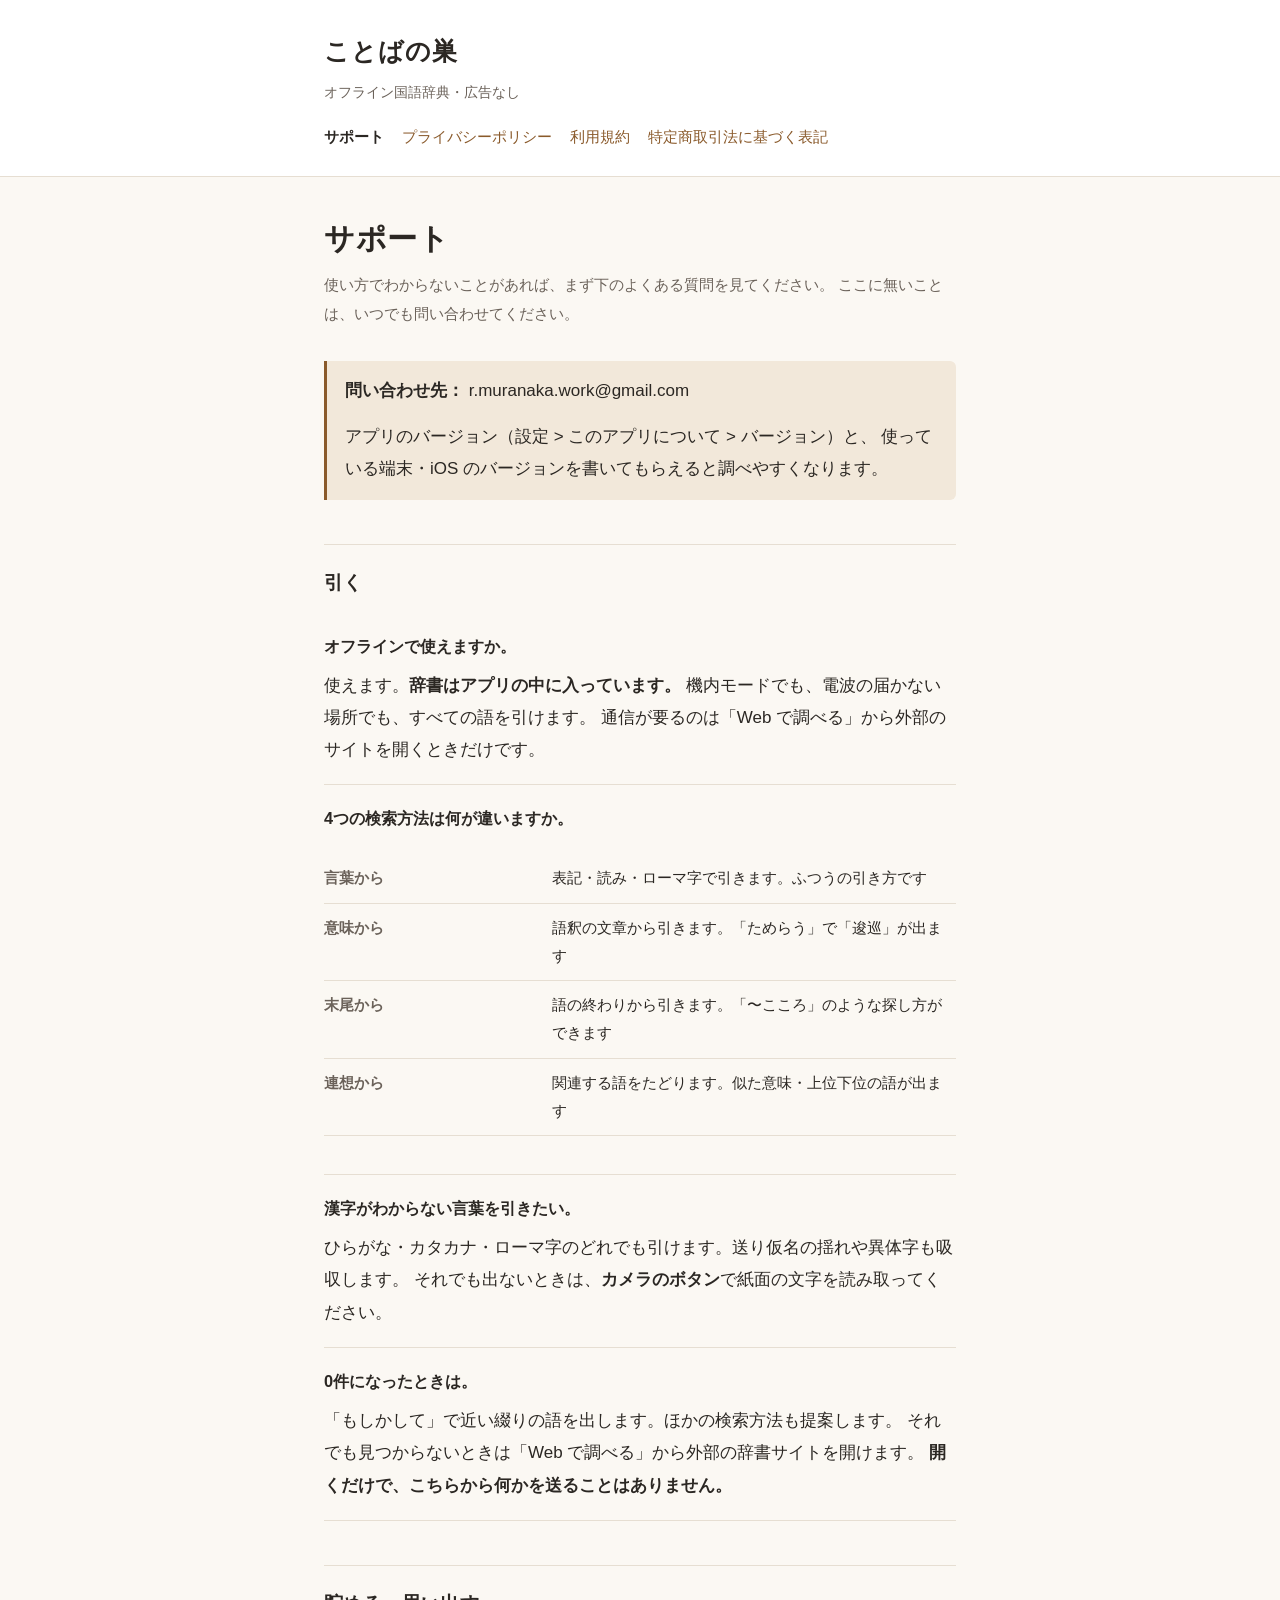
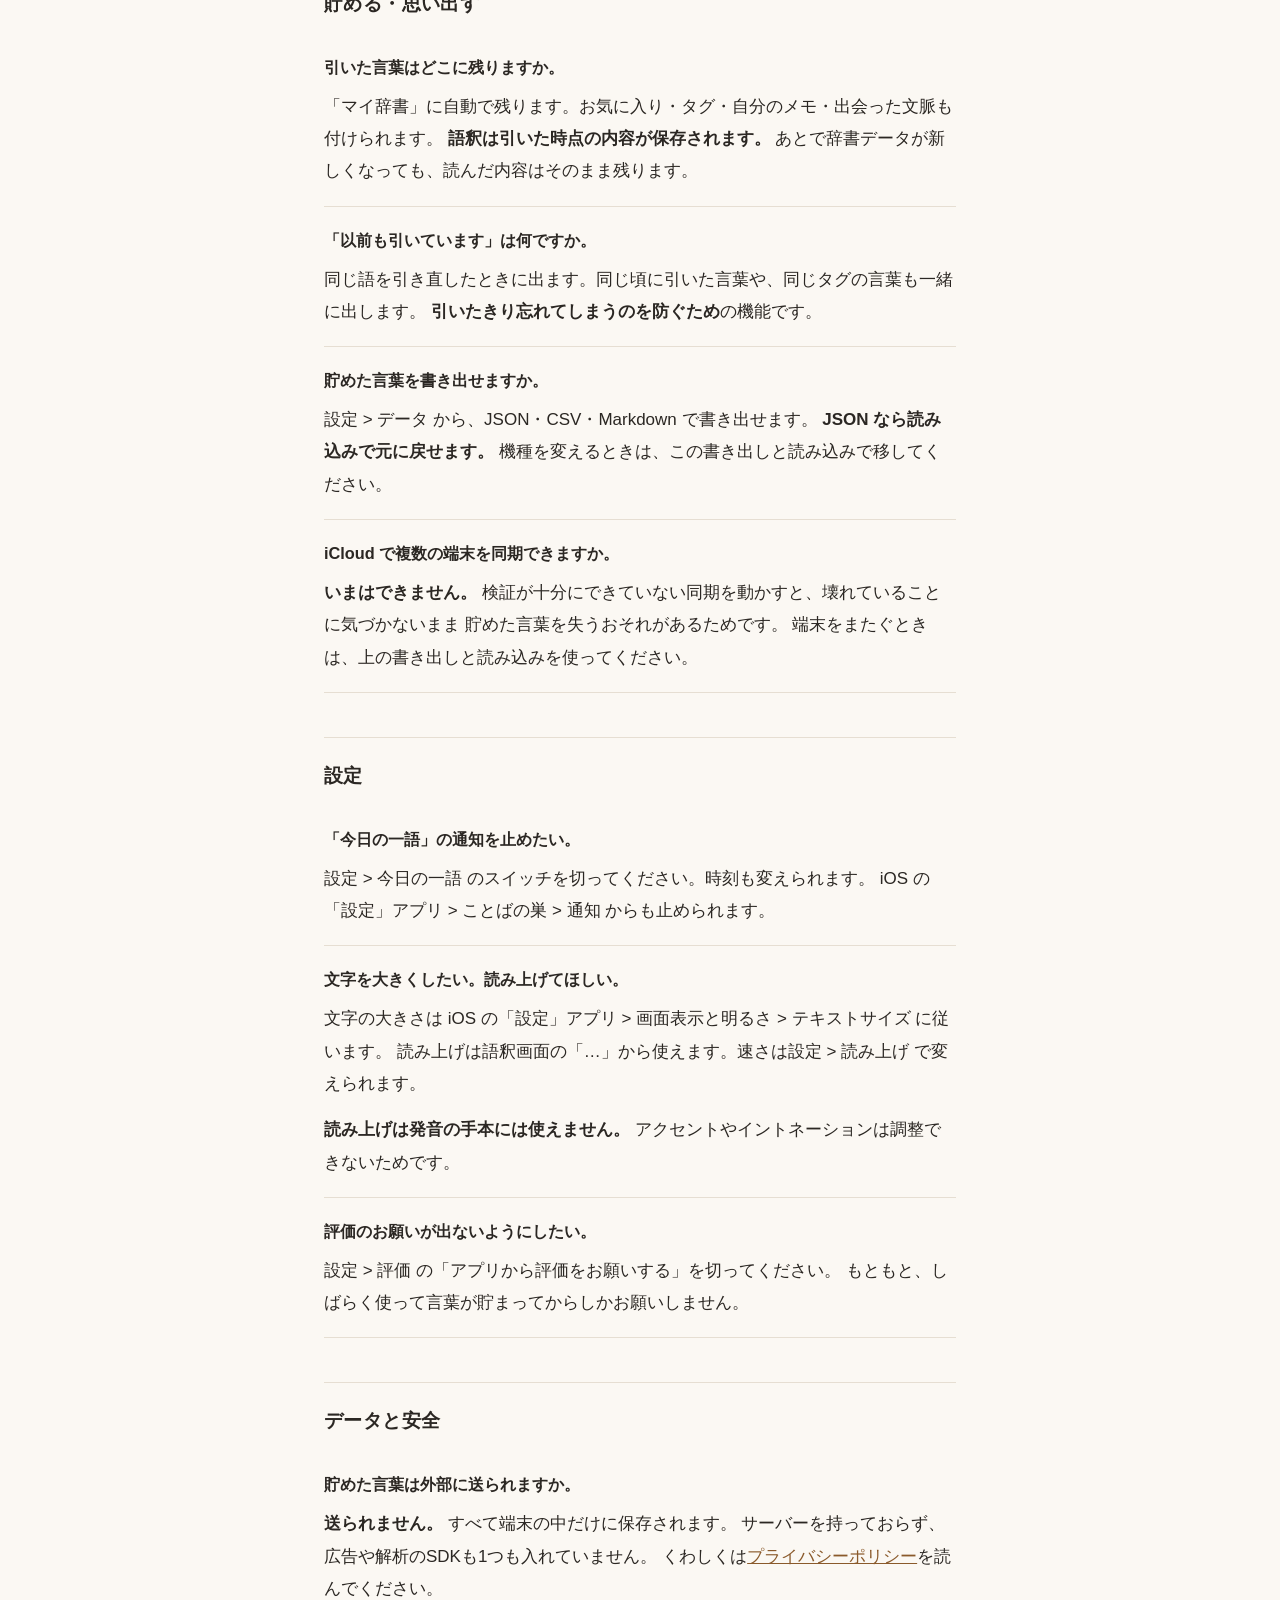
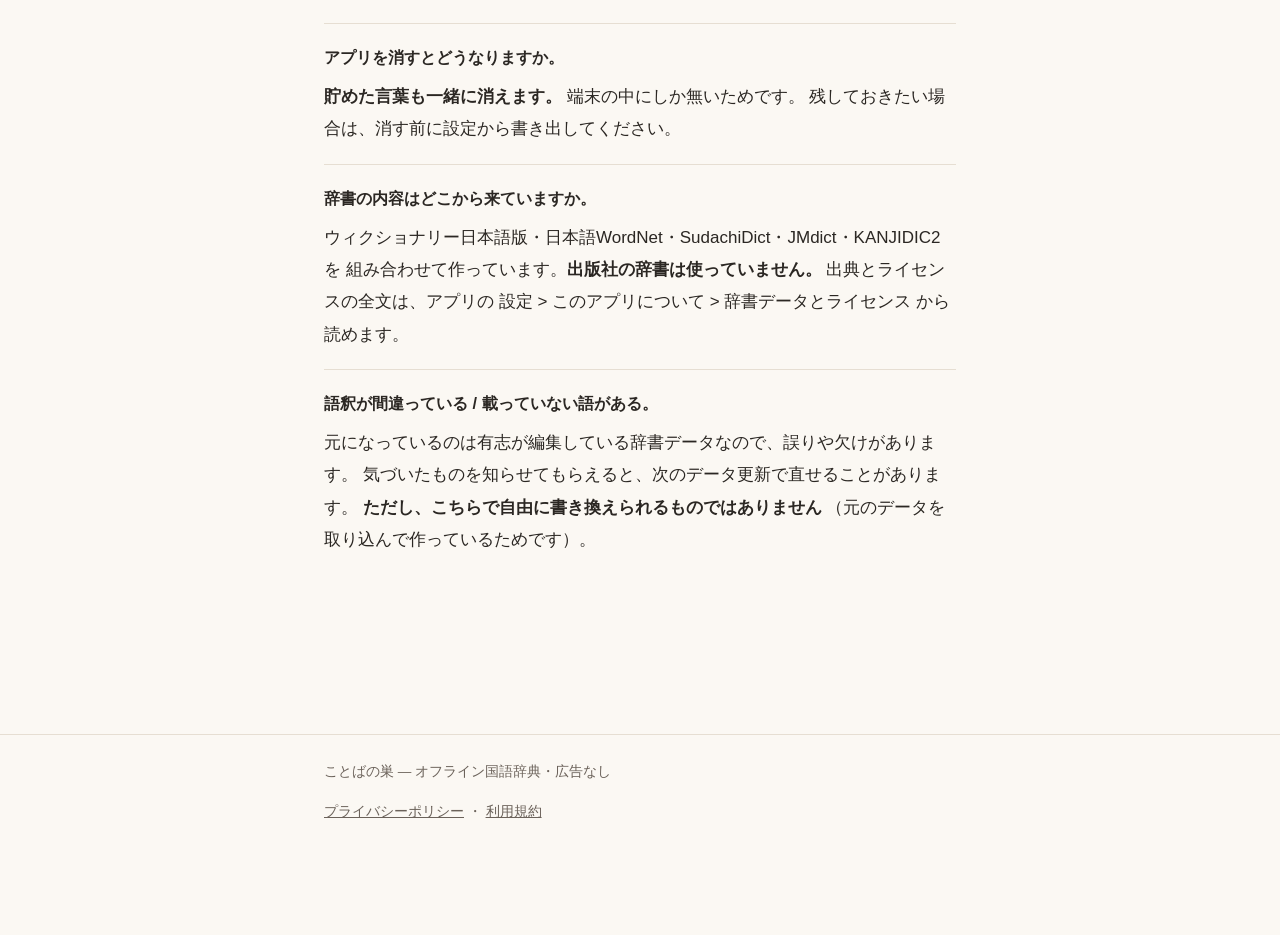
==== index.html @ ba01283c "ことばの巣のサポートサイト（プライバシーポリシー・利用規約・特定商取引法に基づく表記）" ====
<!DOCTYPE html>
<html lang="ja">
<head>
<meta charset="utf-8">
<meta name="viewport" content="width=device-width, initial-scale=1">
<title>サポート — ことばの巣</title>
<meta name="description" content="オフラインで引ける国語辞典アプリ「ことばの巣」のサポートとよくある質問。">
<link rel="stylesheet" href="style.css">
</head>
<body>
<header class="site">
  <div class="wrap">
    <p class="brand"><a href="index.html">ことばの巣</a></p>
    <p class="tagline">オフライン国語辞典・広告なし</p>
    <nav class="site">
      <a href="index.html" aria-current="page">サポート</a>
      <a href="privacy.html">プライバシーポリシー</a>
      <a href="terms.html">利用規約</a>
      <a href="tokushoho.html">特定商取引法に基づく表記</a>
    </nav>
  </div>
</header>

<main class="wrap">
  <h1>サポート</h1>
  <p class="lead">
    使い方でわからないことがあれば、まず下のよくある質問を見てください。
    ここに無いことは、いつでも問い合わせてください。
  </p>

  <div class="note">
    <p>
      <strong>問い合わせ先：</strong>
      r.muranaka.work@gmail.com
    </p>
    <p>
      アプリのバージョン（設定 &gt; このアプリについて &gt; バージョン）と、
      使っている端末・iOS のバージョンを書いてもらえると調べやすくなります。
    </p>
  </div>

  <h2>引く</h2>

  <div class="faq">
    <h3>オフラインで使えますか。</h3>
    <p>
      使えます。<strong>辞書はアプリの中に入っています。</strong>
      機内モードでも、電波の届かない場所でも、すべての語を引けます。
      通信が要るのは「Web で調べる」から外部のサイトを開くときだけです。
    </p>
  </div>

  <div class="faq">
    <h3>4つの検索方法は何が違いますか。</h3>
    <table>
      <tr><th>言葉から</th><td>表記・読み・ローマ字で引きます。ふつうの引き方です</td></tr>
      <tr><th>意味から</th><td>語釈の文章から引きます。「ためらう」で「逡巡」が出ます</td></tr>
      <tr><th>末尾から</th><td>語の終わりから引きます。「〜こころ」のような探し方ができます</td></tr>
      <tr><th>連想から</th><td>関連する語をたどります。似た意味・上位下位の語が出ます</td></tr>
    </table>
  </div>

  <div class="faq">
    <h3>漢字がわからない言葉を引きたい。</h3>
    <p>
      ひらがな・カタカナ・ローマ字のどれでも引けます。送り仮名の揺れや異体字も吸収します。
      それでも出ないときは、<strong>カメラのボタン</strong>で紙面の文字を読み取ってください。
    </p>
  </div>

  <div class="faq">
    <h3>0件になったときは。</h3>
    <p>
      「もしかして」で近い綴りの語を出します。ほかの検索方法も提案します。
      それでも見つからないときは「Web で調べる」から外部の辞書サイトを開けます。
      <strong>開くだけで、こちらから何かを送ることはありません。</strong>
    </p>
  </div>

  <h2>貯める・思い出す</h2>

  <div class="faq">
    <h3>引いた言葉はどこに残りますか。</h3>
    <p>
      「マイ辞書」に自動で残ります。お気に入り・タグ・自分のメモ・出会った文脈も付けられます。
      <strong>語釈は引いた時点の内容が保存されます。</strong>
      あとで辞書データが新しくなっても、読んだ内容はそのまま残ります。
    </p>
  </div>

  <div class="faq">
    <h3>「以前も引いています」は何ですか。</h3>
    <p>
      同じ語を引き直したときに出ます。同じ頃に引いた言葉や、同じタグの言葉も一緒に出します。
      <strong>引いたきり忘れてしまうのを防ぐため</strong>の機能です。
    </p>
  </div>

  <div class="faq">
    <h3>貯めた言葉を書き出せますか。</h3>
    <p>
      設定 &gt; データ から、JSON・CSV・Markdown で書き出せます。
      <strong>JSON なら読み込みで元に戻せます。</strong>
      機種を変えるときは、この書き出しと読み込みで移してください。
    </p>
  </div>

  <div class="faq">
    <h3>iCloud で複数の端末を同期できますか。</h3>
    <p>
      <strong>いまはできません。</strong>
      検証が十分にできていない同期を動かすと、壊れていることに気づかないまま
      貯めた言葉を失うおそれがあるためです。
      端末をまたぐときは、上の書き出しと読み込みを使ってください。
    </p>
  </div>

  <h2>設定</h2>

  <div class="faq">
    <h3>「今日の一語」の通知を止めたい。</h3>
    <p>
      設定 &gt; 今日の一語 のスイッチを切ってください。時刻も変えられます。
      iOS の「設定」アプリ &gt; ことばの巣 &gt; 通知 からも止められます。
    </p>
  </div>

  <div class="faq">
    <h3>文字を大きくしたい。読み上げてほしい。</h3>
    <p>
      文字の大きさは iOS の「設定」アプリ &gt; 画面表示と明るさ &gt; テキストサイズ に従います。
      読み上げは語釈画面の「…」から使えます。速さは設定 &gt; 読み上げ で変えられます。
    </p>
    <p>
      <strong>読み上げは発音の手本には使えません。</strong>
      アクセントやイントネーションは調整できないためです。
    </p>
  </div>

  <div class="faq">
    <h3>評価のお願いが出ないようにしたい。</h3>
    <p>
      設定 &gt; 評価 の「アプリから評価をお願いする」を切ってください。
      もともと、しばらく使って言葉が貯まってからしかお願いしません。
    </p>
  </div>

  <h2>データと安全</h2>

  <div class="faq">
    <h3>貯めた言葉は外部に送られますか。</h3>
    <p>
      <strong>送られません。</strong> すべて端末の中だけに保存されます。
      サーバーを持っておらず、広告や解析のSDKも1つも入れていません。
      くわしくは<a href="privacy.html">プライバシーポリシー</a>を読んでください。
    </p>
  </div>

  <div class="faq">
    <h3>アプリを消すとどうなりますか。</h3>
    <p>
      <strong>貯めた言葉も一緒に消えます。</strong> 端末の中にしか無いためです。
      残しておきたい場合は、消す前に設定から書き出してください。
    </p>
  </div>

  <div class="faq">
    <h3>辞書の内容はどこから来ていますか。</h3>
    <p>
      ウィクショナリー日本語版・日本語WordNet・SudachiDict・JMdict・KANJIDIC2 を
      組み合わせて作っています。<strong>出版社の辞書は使っていません。</strong>
      出典とライセンスの全文は、アプリの
      設定 &gt; このアプリについて &gt; 辞書データとライセンス から読めます。
    </p>
  </div>

  <div class="faq">
    <h3>語釈が間違っている / 載っていない語がある。</h3>
    <p>
      元になっているのは有志が編集している辞書データなので、誤りや欠けがあります。
      気づいたものを知らせてもらえると、次のデータ更新で直せることがあります。
      <strong>ただし、こちらで自由に書き換えられるものではありません</strong>
      （元のデータを取り込んで作っているためです）。
    </p>
  </div>
</main>

<footer class="site">
  <div class="wrap">
    <p>ことばの巣 — オフライン国語辞典・広告なし</p>
    <p>
      <a href="privacy.html">プライバシーポリシー</a> ・
      <a href="terms.html">利用規約</a>
    </p>
  </div>
</footer>
</body>
</html>
---- style.css ----
/*
  ことばの巣 サポートサイト。

  **外部のリソースを1つも読み込まない。**
  Web フォントも解析タグも CDN も使わない。
  「広告なし・トラッキングなし」と書いているページ自身が
  第三者に足跡を渡していたら、書いていることと矛盾する。
*/

:root {
  --bg: #fbf8f3;
  --surface: #ffffff;
  --text: #2b2723;
  --muted: #6b625a;
  --line: #e6ded2;
  --accent: #8a5a2b;
  --accent-weak: #f2e8da;
  --warn-bg: #fdf3e3;
  --warn-line: #e0b978;
  --measure: 42rem;
}

@media (prefers-color-scheme: dark) {
  :root {
    --bg: #16130f;
    --surface: #1f1b16;
    --text: #ece5db;
    --muted: #a89c8d;
    --line: #332c24;
    --accent: #d9a566;
    --accent-weak: #2a2119;
    --warn-bg: #2a2015;
    --warn-line: #7a5a2a;
  }
}

* { box-sizing: border-box; }

html {
  /* iOS の横向きで文字が勝手に大きくならないようにする。 */
  -webkit-text-size-adjust: 100%;
}

body {
  margin: 0;
  background: var(--bg);
  color: var(--text);
  font-family: -apple-system, BlinkMacSystemFont, "Hiragino Sans",
               "Noto Sans JP", "Yu Gothic", Meiryo, sans-serif;
  /* 語釈を読むアプリのサイトなので、行送りは本文寄りに広く取る。 */
  line-height: 1.9;
  font-size: 17px;
  /* 長い英数字（URL・識別子）で右にはみ出さないための保険。
     **`anywhere` ではなく `break-word`。**
     `anywhere` は入る余地があっても単語の途中で切るため、
     英単語の混じった行が読みにくくなる。 */
  overflow-wrap: break-word;
}

.wrap {
  max-width: var(--measure);
  margin: 0 auto;
  padding: 0 20px 96px;
}

header.site {
  border-bottom: 1px solid var(--line);
  background: var(--surface);
  padding: 28px 0 22px;
  margin-bottom: 40px;
}

header.site .wrap { padding-bottom: 0; }

.brand {
  font-family: "Hiragino Mincho ProN", "Yu Mincho", serif;
  font-size: 1.55rem;
  font-weight: 600;
  letter-spacing: 0.04em;
  margin: 0 0 4px;
}

.brand a { color: inherit; text-decoration: none; }

.tagline {
  margin: 0;
  color: var(--muted);
  font-size: 0.9rem;
}

nav.site {
  margin-top: 18px;
  display: flex;
  flex-wrap: wrap;
  gap: 8px 18px;
  font-size: 0.92rem;
}

nav.site a {
  color: var(--accent);
  text-decoration: none;
  border-bottom: 1px solid transparent;
  padding-bottom: 1px;
}

nav.site a:hover { border-bottom-color: var(--accent); }
nav.site a[aria-current="page"] { color: var(--text); font-weight: 600; }

h1 {
  font-family: "Hiragino Mincho ProN", "Yu Mincho", serif;
  font-size: 1.9rem;
  line-height: 1.5;
  margin: 0 0 8px;
  letter-spacing: 0.02em;
}

h2 {
  font-size: 1.18rem;
  margin: 44px 0 12px;
  padding-top: 20px;
  border-top: 1px solid var(--line);
  letter-spacing: 0.02em;
}

h3 { font-size: 1rem; margin: 28px 0 8px; }

p, li { margin: 0 0 14px; }
ul, ol { padding-left: 1.3em; }
li { margin-bottom: 8px; }

a { color: var(--accent); }

.lead {
  color: var(--muted);
  font-size: 0.95rem;
  margin-bottom: 32px;
}

.updated {
  color: var(--muted);
  font-size: 0.85rem;
  margin: 0 0 36px;
}

/* 要点を強く出すための箱。多用しない。 */
.note {
  background: var(--accent-weak);
  border-left: 3px solid var(--accent);
  padding: 14px 18px;
  margin: 24px 0;
  border-radius: 0 6px 6px 0;
}

.note p:last-child, .faq p:last-child { margin-bottom: 0; }

/* 公開前に埋める箇所。**目に痛い色にしておく。**
   埋め忘れたまま公開すると、そのまま審査に出てしまう。 */
.todo {
  background: var(--warn-bg);
  border: 1px dashed var(--warn-line);
  border-radius: 5px;
  padding: 2px 8px;
  font-weight: 600;
  font-size: 0.92em;
}

.faq {
  border-bottom: 1px solid var(--line);
  padding: 18px 0;
}

.faq:last-of-type { border-bottom: none; }

.faq h3 {
  margin: 0 0 8px;
  font-size: 1.02rem;
  font-weight: 600;
}

table {
  border-collapse: collapse;
  width: 100%;
  margin: 20px 0;
  font-size: 0.93rem;
}

th, td {
  border-bottom: 1px solid var(--line);
  padding: 10px 12px 10px 0;
  text-align: left;
  vertical-align: top;
}

/* **`white-space: nowrap` を使わない。**
   「お気に入り・タグ・メモ」のような長い見出しが折り返せず、
   狭い画面で表が右にはみ出す。 */
th { color: var(--muted); font-weight: 600; width: 36%; }

/* iPhone SE 相当（320px）でも表がはみ出さないようにする。 */
@media (max-width: 380px) {
  body { font-size: 16px; }
  .wrap { padding-left: 16px; padding-right: 16px; }
  th, td { display: block; width: auto; padding-right: 0; }
  th { border-bottom: none; padding-bottom: 0; }
  td { padding-top: 2px; }
}

footer.site {
  border-top: 1px solid var(--line);
  margin-top: 64px;
  padding-top: 24px;
  color: var(--muted);
  font-size: 0.85rem;
}

footer.site a { color: var(--muted); }

code {
  background: var(--accent-weak);
  padding: 1px 6px;
  border-radius: 4px;
  font-size: 0.88em;
  font-family: ui-monospace, SFMono-Regular, Menlo, monospace;
}
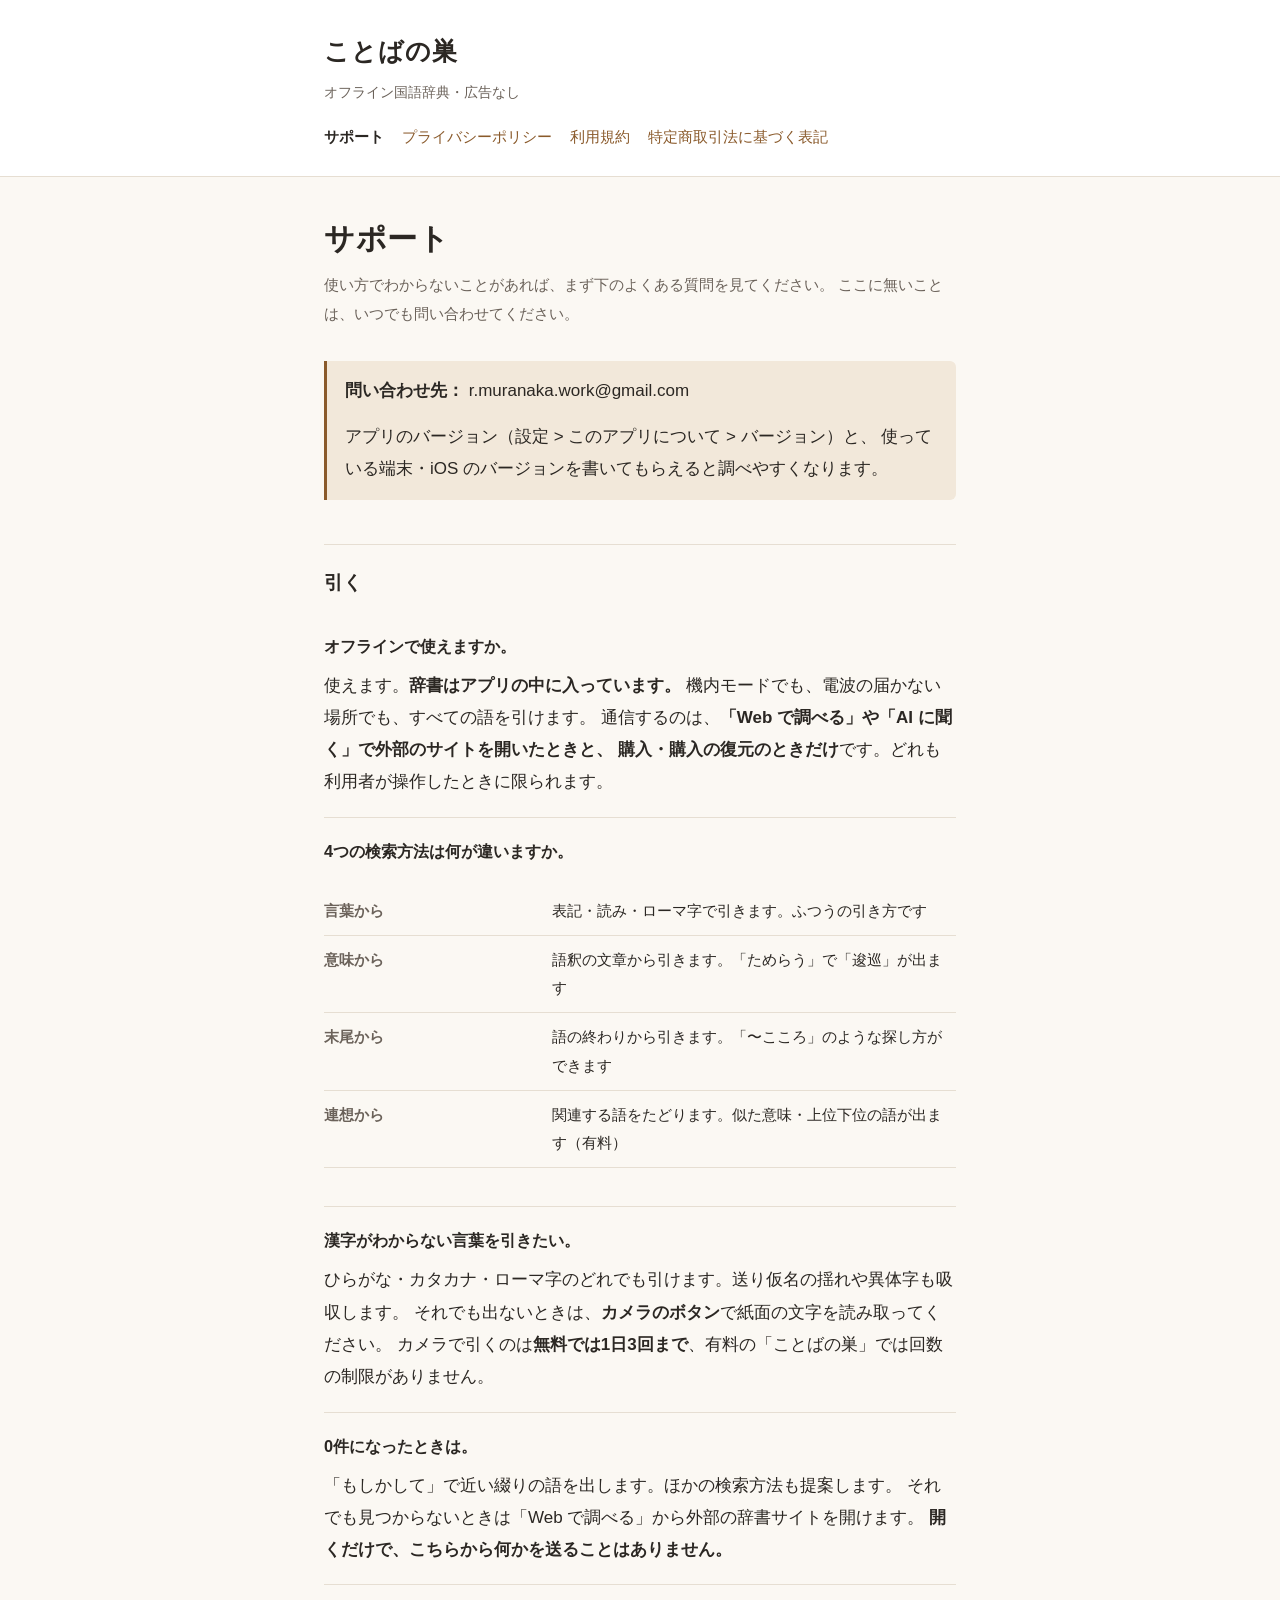
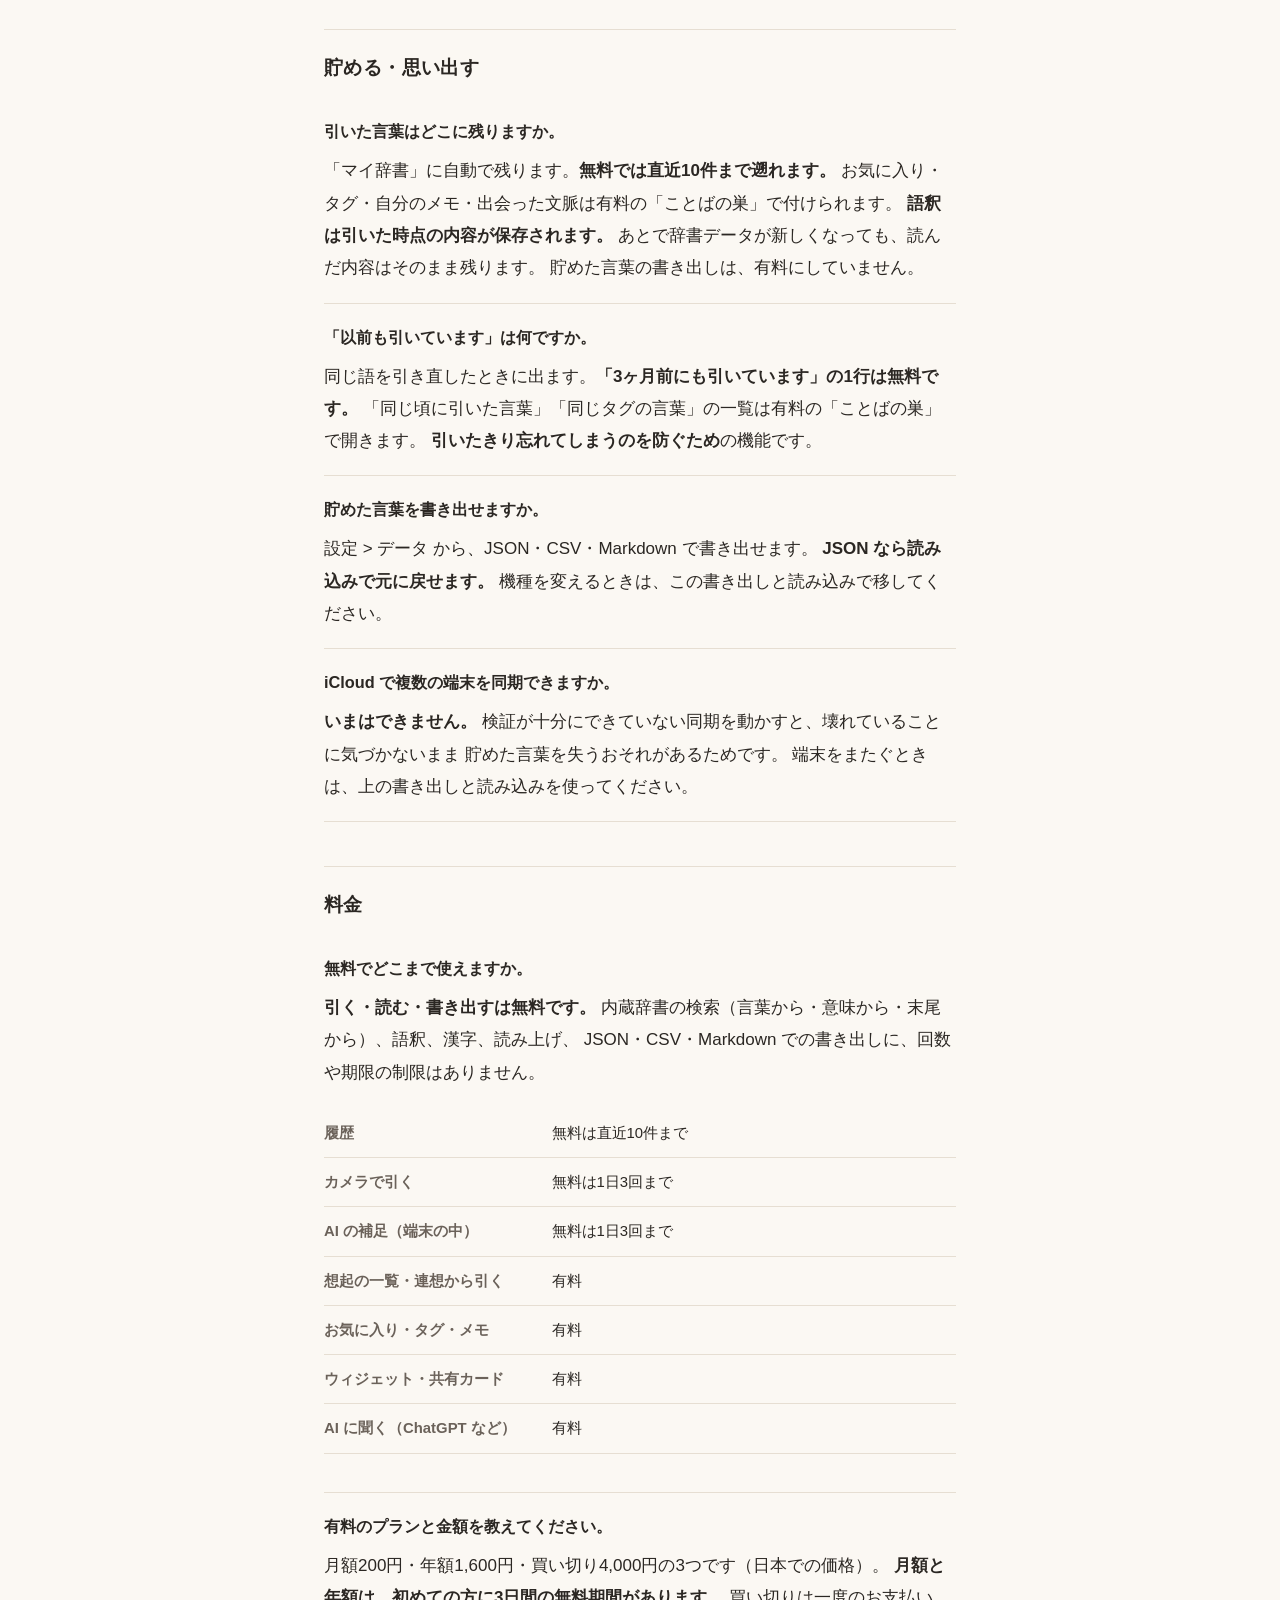
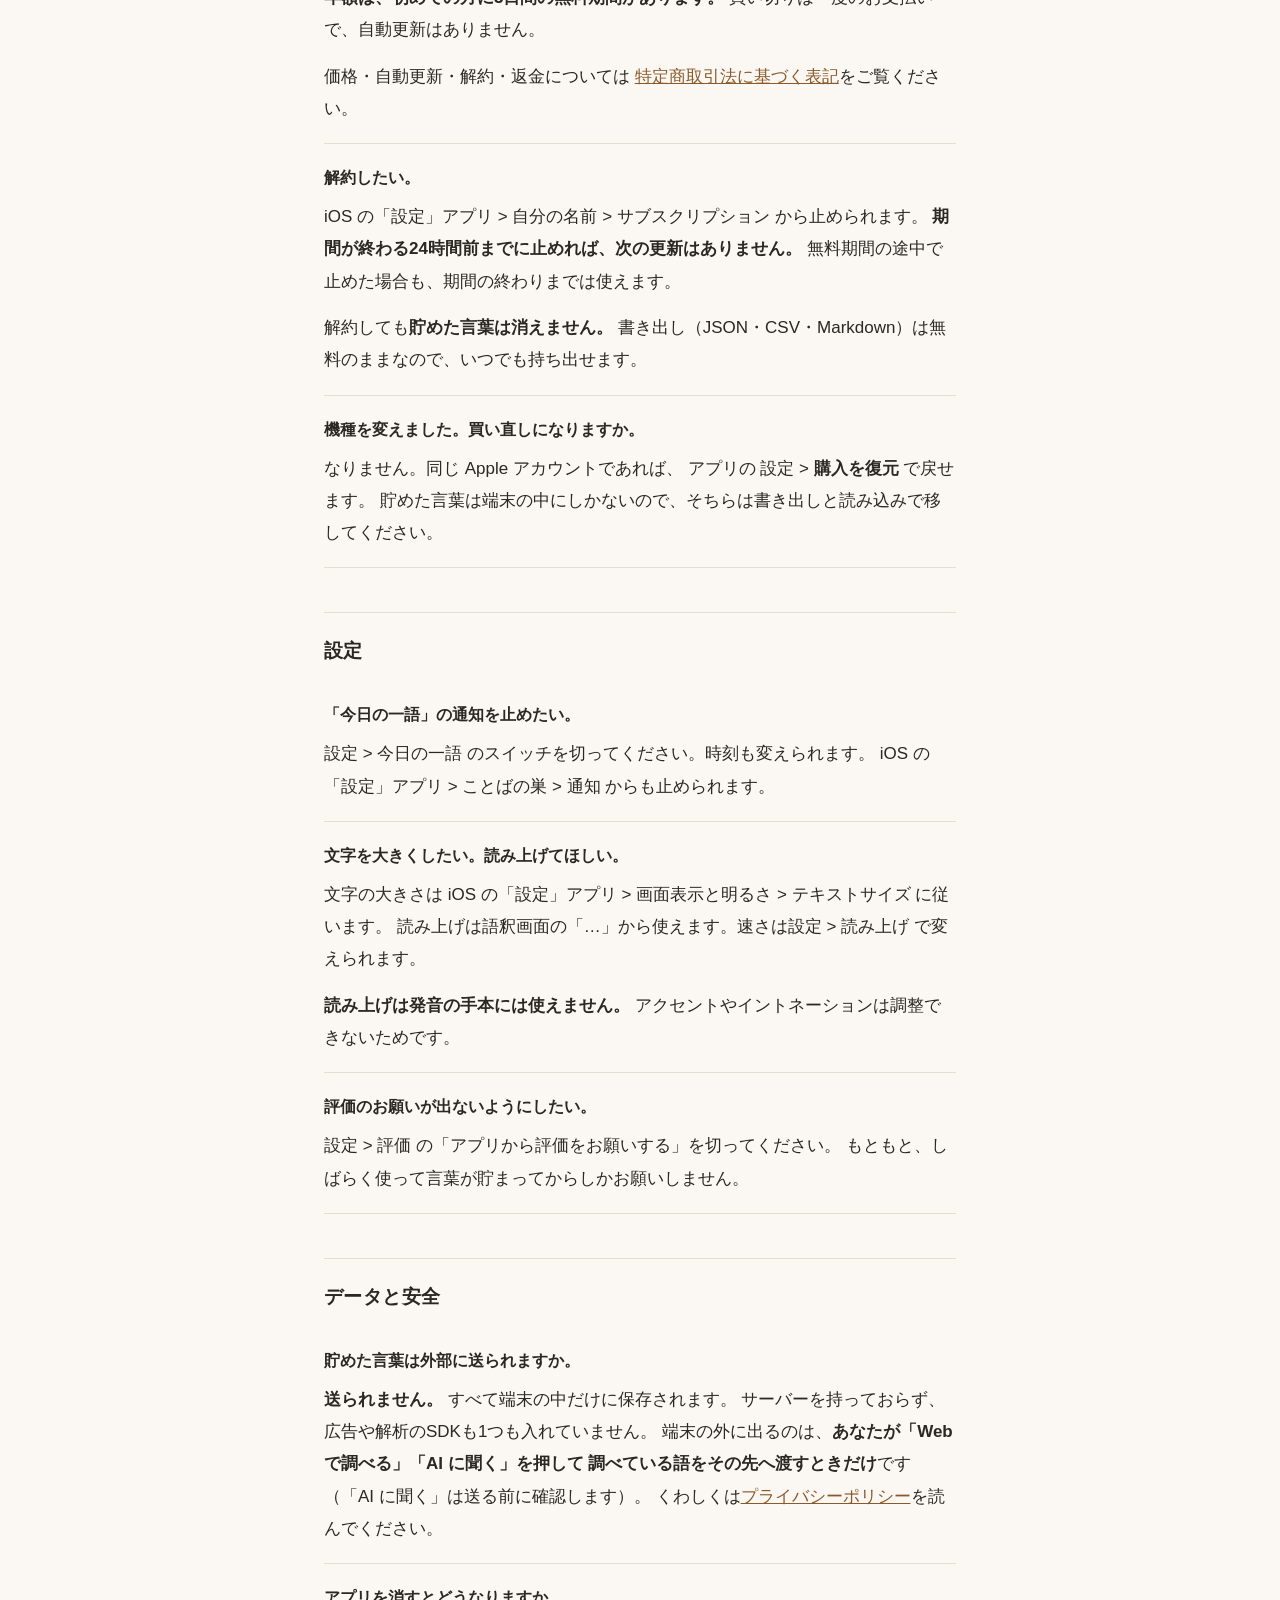
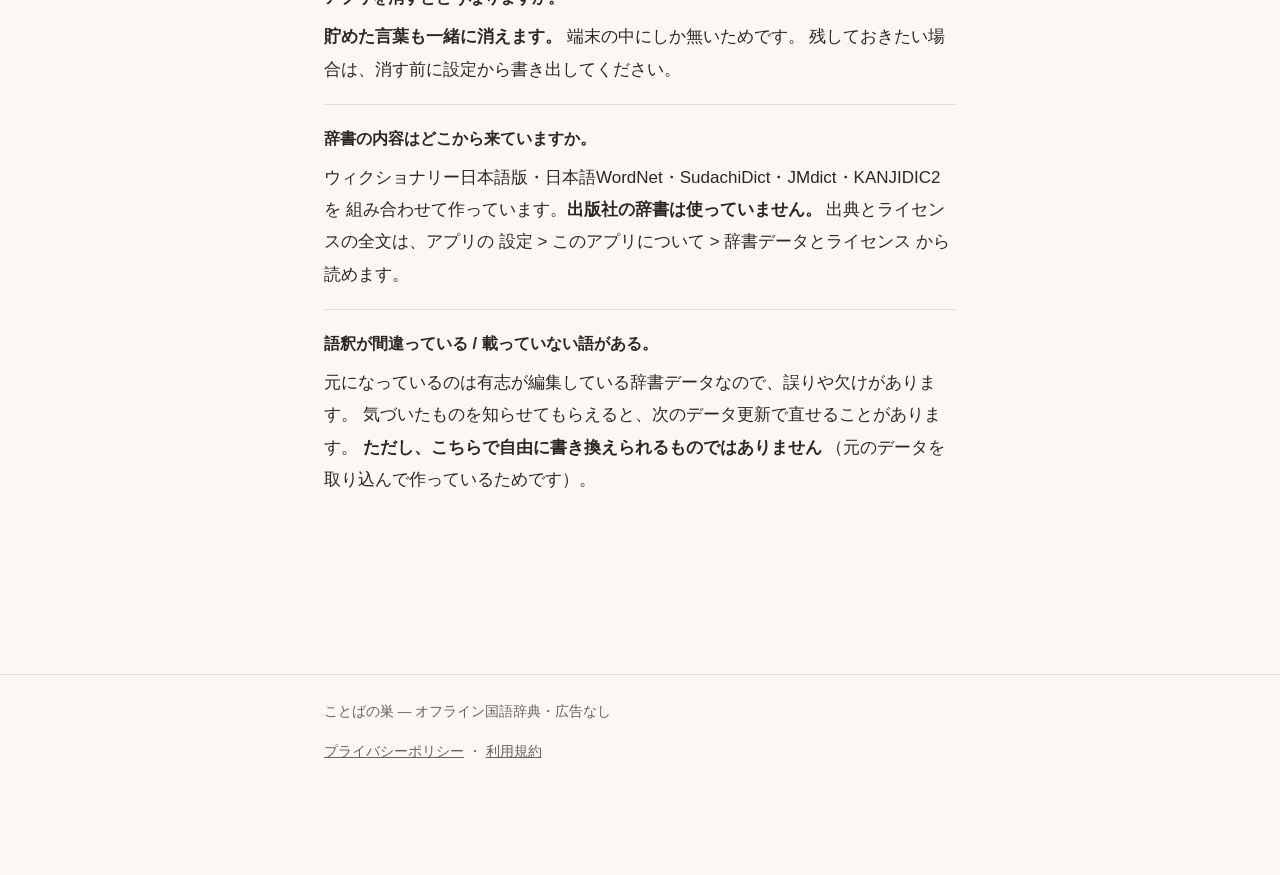
==== commit b1353cae: "料金の章を足し、無料でどこまで使えるかと通信する場面を実装に合わせる 「通信が要るのは Web で調べるときだけ」は事実でなくなっていた。購入・復元と 「AI に聞く」も外に出る。マイ辞書・想起・連想" ====
--- a/index.html
+++ b/index.html
@@ -46,7 +46,8 @@
     <p>
       使えます。<strong>辞書はアプリの中に入っています。</strong>
       機内モードでも、電波の届かない場所でも、すべての語を引けます。
-      通信が要るのは「Web で調べる」から外部のサイトを開くときだけです。
+      通信するのは、<strong>「Web で調べる」や「AI に聞く」で外部のサイトを開いたときと、
+      購入・購入の復元のときだけ</strong>です。どれも利用者が操作したときに限られます。
     </p>
   </div>
 
@@ -56,7 +57,7 @@
       <tr><th>言葉から</th><td>表記・読み・ローマ字で引きます。ふつうの引き方です</td></tr>
       <tr><th>意味から</th><td>語釈の文章から引きます。「ためらう」で「逡巡」が出ます</td></tr>
       <tr><th>末尾から</th><td>語の終わりから引きます。「〜こころ」のような探し方ができます</td></tr>
-      <tr><th>連想から</th><td>関連する語をたどります。似た意味・上位下位の語が出ます</td></tr>
+      <tr><th>連想から</th><td>関連する語をたどります。似た意味・上位下位の語が出ます（有料）</td></tr>
     </table>
   </div>
 
@@ -65,6 +66,7 @@
     <p>
       ひらがな・カタカナ・ローマ字のどれでも引けます。送り仮名の揺れや異体字も吸収します。
       それでも出ないときは、<strong>カメラのボタン</strong>で紙面の文字を読み取ってください。
+      カメラで引くのは<strong>無料では1日3回まで</strong>、有料の「ことばの巣」では回数の制限がありません。
     </p>
   </div>
 
@@ -82,16 +84,19 @@
   <div class="faq">
     <h3>引いた言葉はどこに残りますか。</h3>
     <p>
-      「マイ辞書」に自動で残ります。お気に入り・タグ・自分のメモ・出会った文脈も付けられます。
+      「マイ辞書」に自動で残ります。<strong>無料では直近10件まで遡れます。</strong>
+      お気に入り・タグ・自分のメモ・出会った文脈は有料の「ことばの巣」で付けられます。
       <strong>語釈は引いた時点の内容が保存されます。</strong>
       あとで辞書データが新しくなっても、読んだ内容はそのまま残ります。
+      貯めた言葉の書き出しは、有料にしていません。
     </p>
   </div>
 
   <div class="faq">
     <h3>「以前も引いています」は何ですか。</h3>
     <p>
-      同じ語を引き直したときに出ます。同じ頃に引いた言葉や、同じタグの言葉も一緒に出します。
+      同じ語を引き直したときに出ます。<strong>「3ヶ月前にも引いています」の1行は無料です。</strong>
+      「同じ頃に引いた言葉」「同じタグの言葉」の一覧は有料の「ことばの巣」で開きます。
       <strong>引いたきり忘れてしまうのを防ぐため</strong>の機能です。
     </p>
   </div>
@@ -115,6 +120,61 @@
     </p>
   </div>
 
+  <h2>料金</h2>
+
+  <div class="faq">
+    <h3>無料でどこまで使えますか。</h3>
+    <p>
+      <strong>引く・読む・書き出すは無料です。</strong>
+      内蔵辞書の検索（言葉から・意味から・末尾から）、語釈、漢字、読み上げ、
+      JSON・CSV・Markdown での書き出しに、回数や期限の制限はありません。
+    </p>
+    <table>
+      <tr><th>履歴</th><td>無料は直近10件まで</td></tr>
+      <tr><th>カメラで引く</th><td>無料は1日3回まで</td></tr>
+      <tr><th>AI の補足（端末の中）</th><td>無料は1日3回まで</td></tr>
+      <tr><th>想起の一覧・連想から引く</th><td>有料</td></tr>
+      <tr><th>お気に入り・タグ・メモ</th><td>有料</td></tr>
+      <tr><th>ウィジェット・共有カード</th><td>有料</td></tr>
+      <tr><th>AI に聞く（ChatGPT など）</th><td>有料</td></tr>
+    </table>
+  </div>
+
+  <div class="faq">
+    <h3>有料のプランと金額を教えてください。</h3>
+    <p>
+      月額200円・年額1,600円・買い切り4,000円の3つです（日本での価格）。
+      <strong>月額と年額は、初めての方に3日間の無料期間があります。</strong>
+      買い切りは一度のお支払いで、自動更新はありません。
+    </p>
+    <p>
+      価格・自動更新・解約・返金については
+      <a href="tokushoho.html">特定商取引法に基づく表記</a>をご覧ください。
+    </p>
+  </div>
+
+  <div class="faq">
+    <h3>解約したい。</h3>
+    <p>
+      iOS の「設定」アプリ &gt; 自分の名前 &gt; サブスクリプション から止められます。
+      <strong>期間が終わる24時間前までに止めれば、次の更新はありません。</strong>
+      無料期間の途中で止めた場合も、期間の終わりまでは使えます。
+    </p>
+    <p>
+      解約しても<strong>貯めた言葉は消えません。</strong>
+      書き出し（JSON・CSV・Markdown）は無料のままなので、いつでも持ち出せます。
+    </p>
+  </div>
+
+  <div class="faq">
+    <h3>機種を変えました。買い直しになりますか。</h3>
+    <p>
+      なりません。同じ Apple アカウントであれば、
+      アプリの 設定 &gt; <strong>購入を復元</strong> で戻せます。
+      貯めた言葉は端末の中にしかないので、そちらは書き出しと読み込みで移してください。
+    </p>
+  </div>
+
   <h2>設定</h2>
 
   <div class="faq">
@@ -152,6 +212,8 @@
     <p>
       <strong>送られません。</strong> すべて端末の中だけに保存されます。
       サーバーを持っておらず、広告や解析のSDKも1つも入れていません。
+      端末の外に出るのは、<strong>あなたが「Web で調べる」「AI に聞く」を押して
+      調べている語をその先へ渡すときだけ</strong>です（「AI に聞く」は送る前に確認します）。
       くわしくは<a href="privacy.html">プライバシーポリシー</a>を読んでください。
     </p>
   </div>
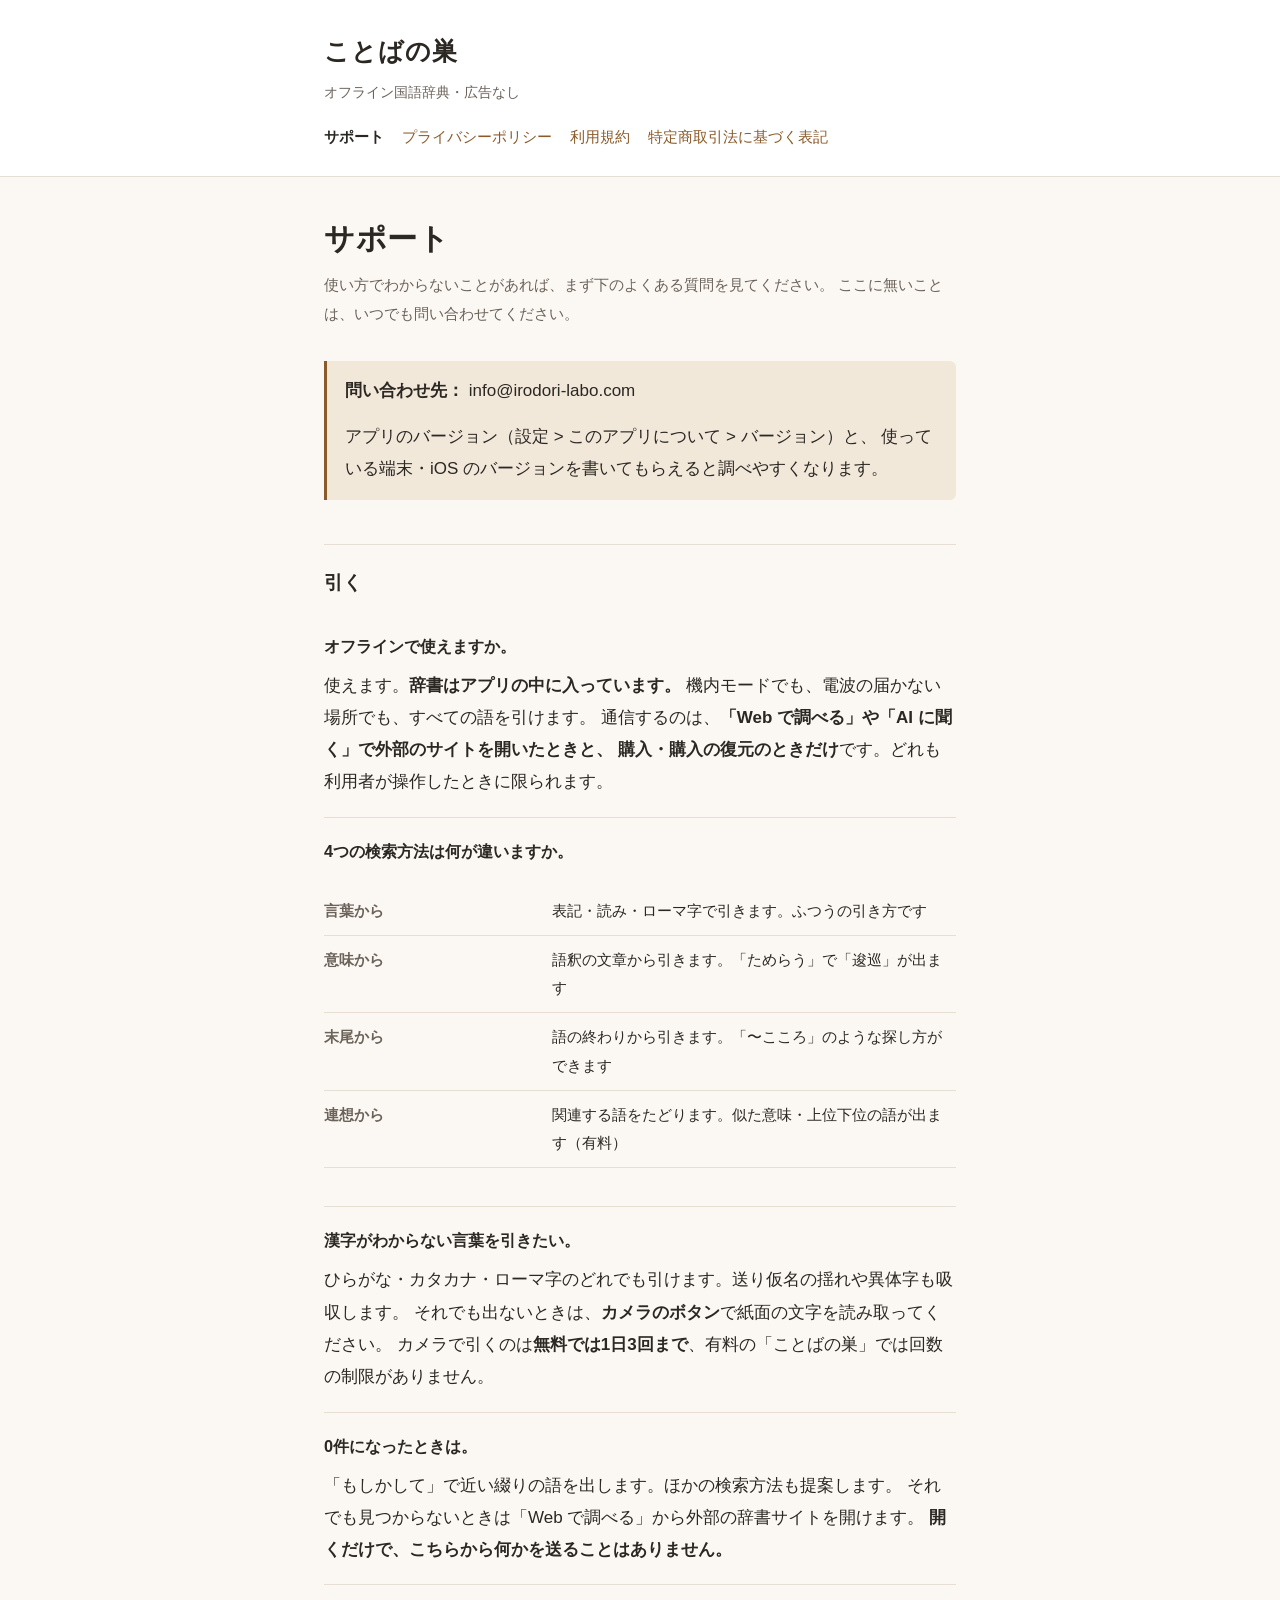
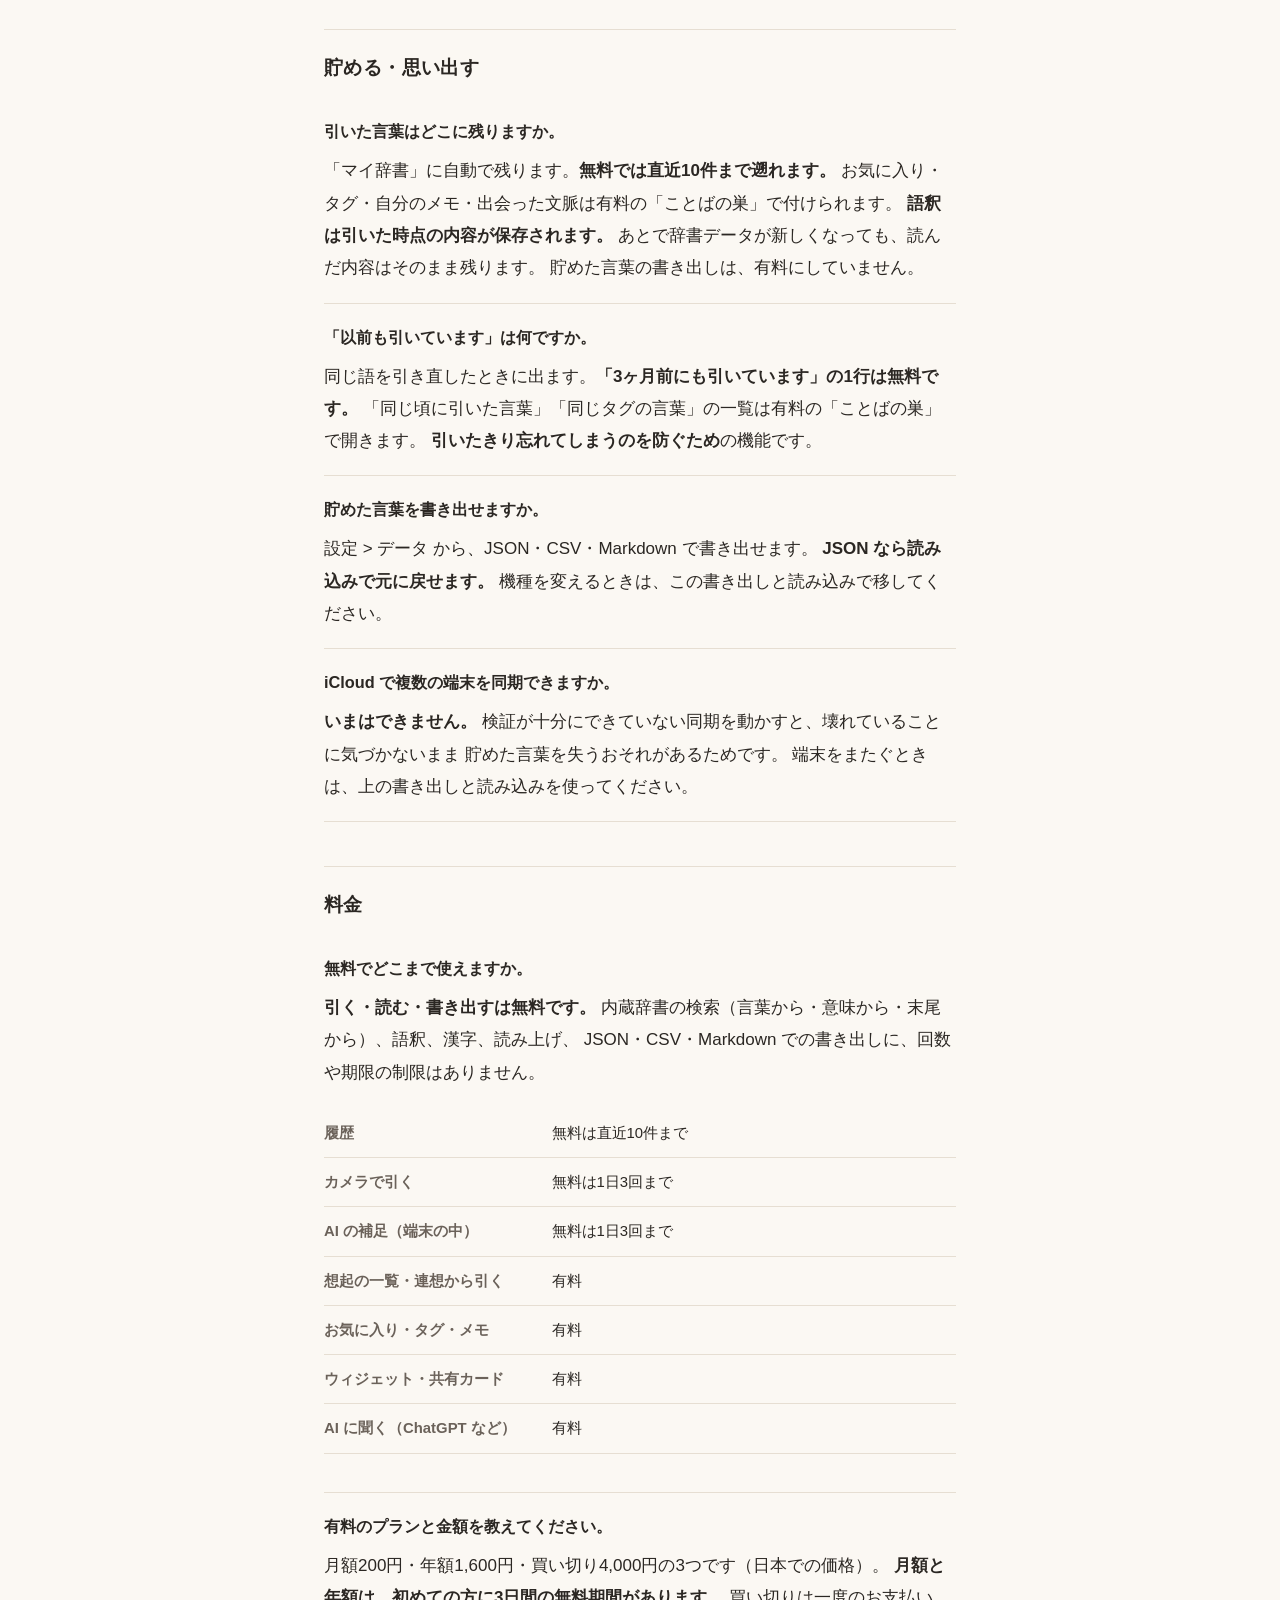
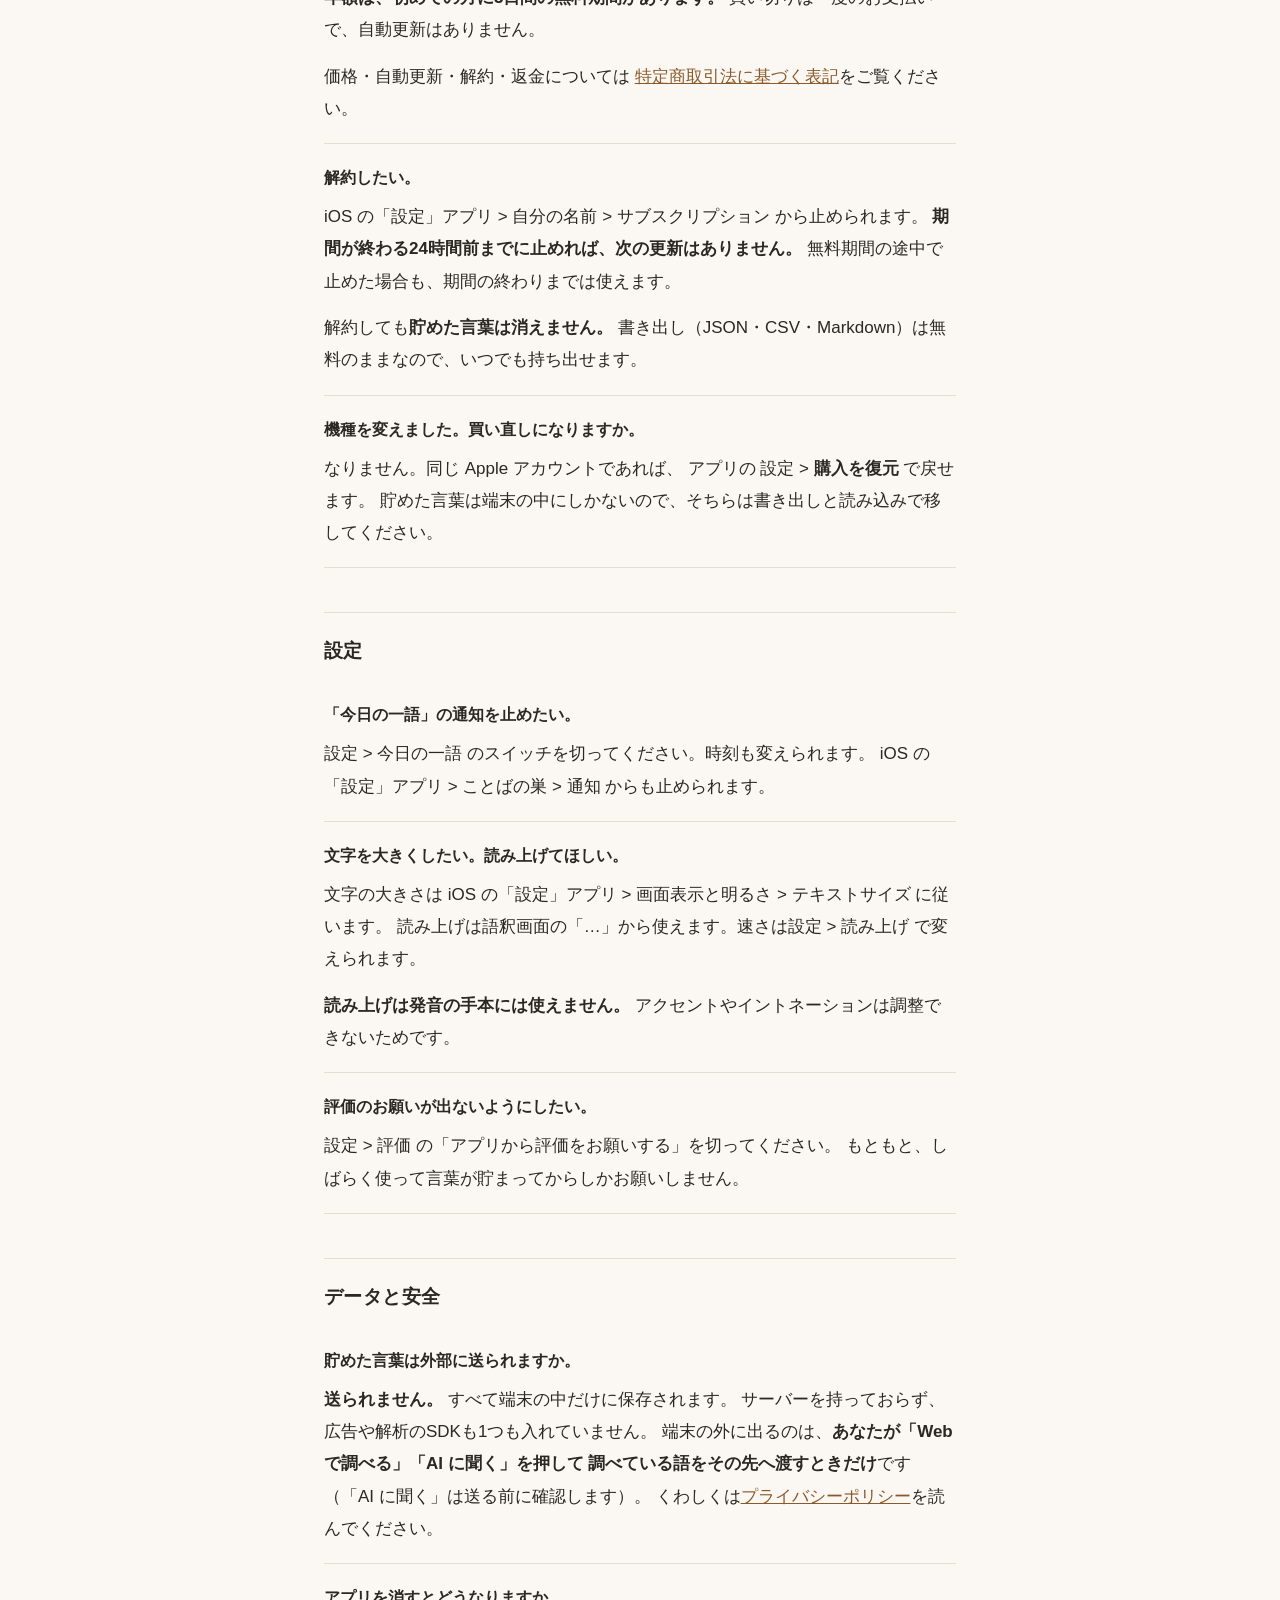
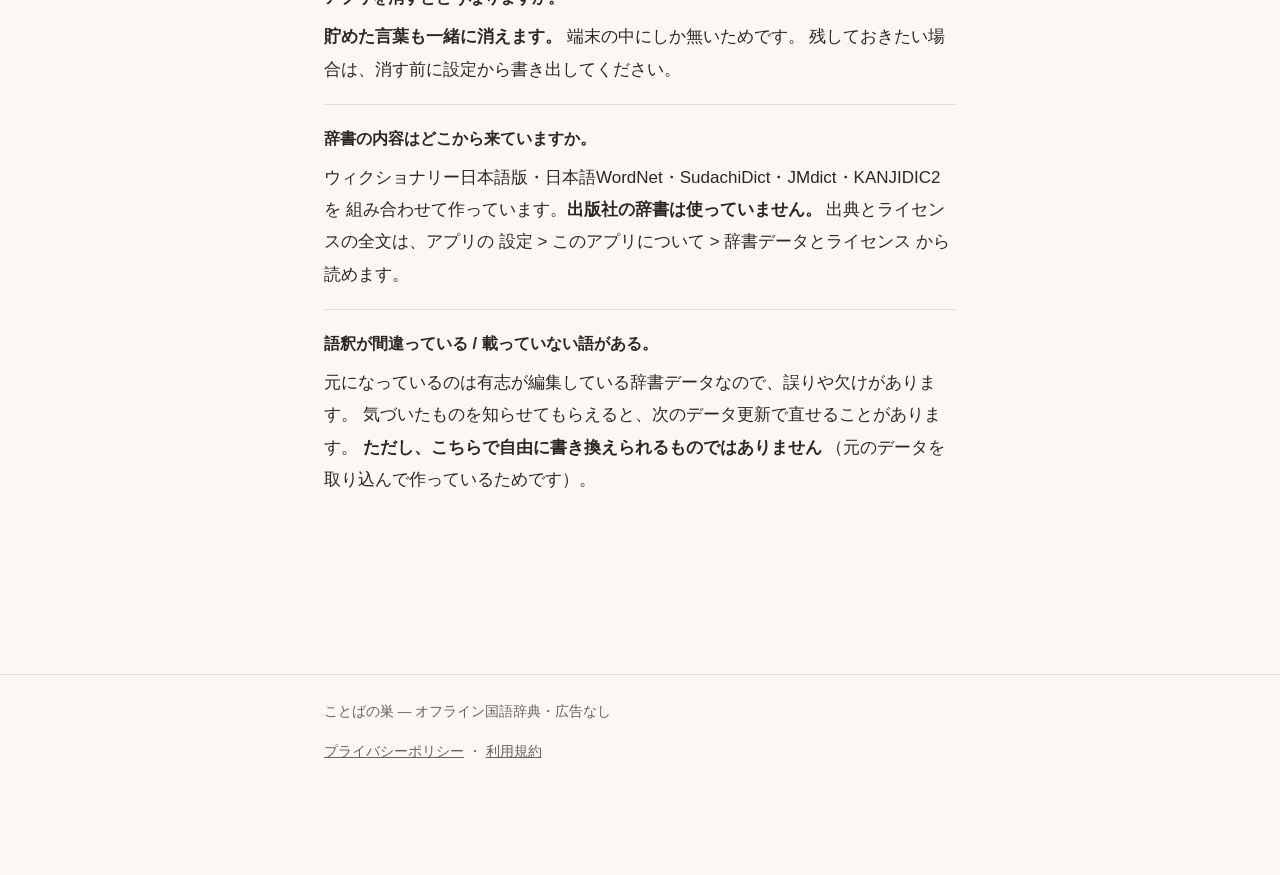
==== commit 40b612aa: "連絡先のメールアドレスを info@irodori-labo.com に変える Co-Authored-By: Claude Opus 5.5 <noreply@anthropic.com>" ====
--- a/index.html
+++ b/index.html
@@ -31,7 +31,7 @@
   <div class="note">
     <p>
       <strong>問い合わせ先：</strong>
-      r.muranaka.work@gmail.com
+      info@irodori-labo.com
     </p>
     <p>
       アプリのバージョン（設定 &gt; このアプリについて &gt; バージョン）と、
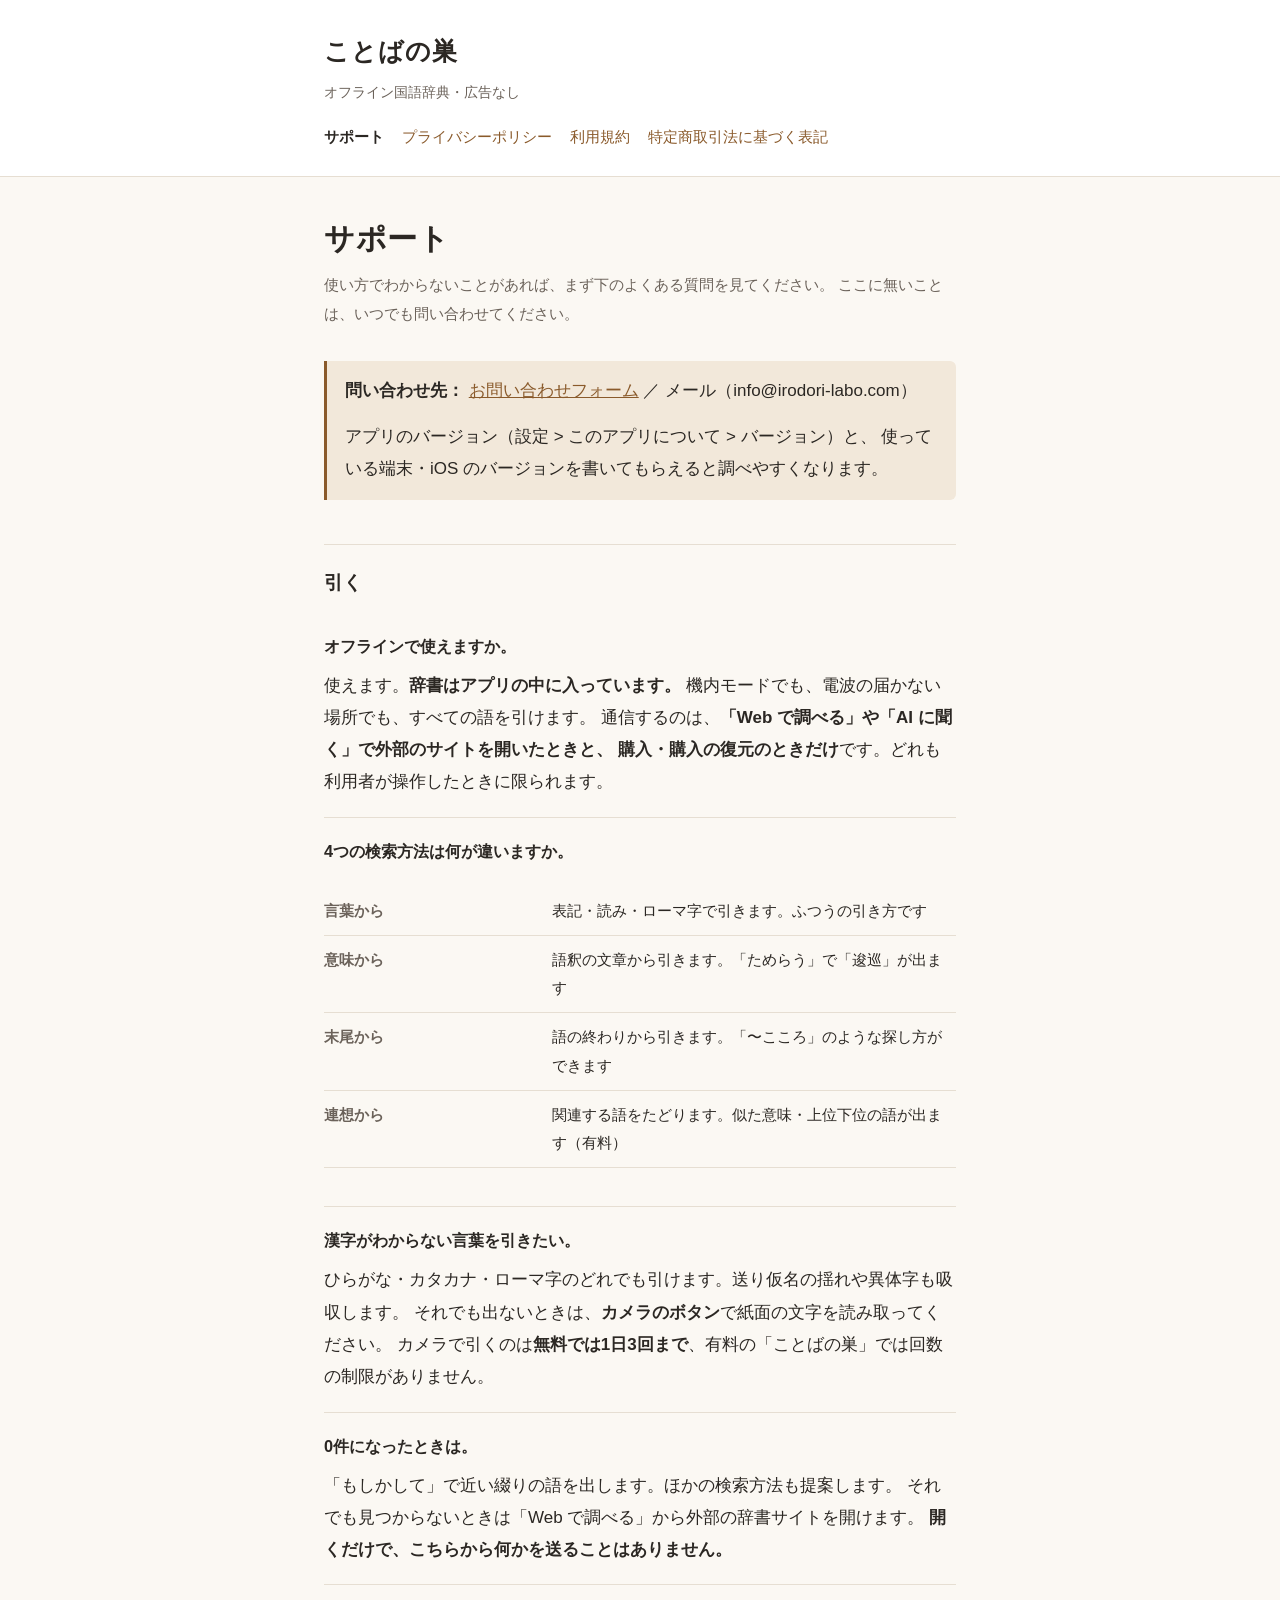
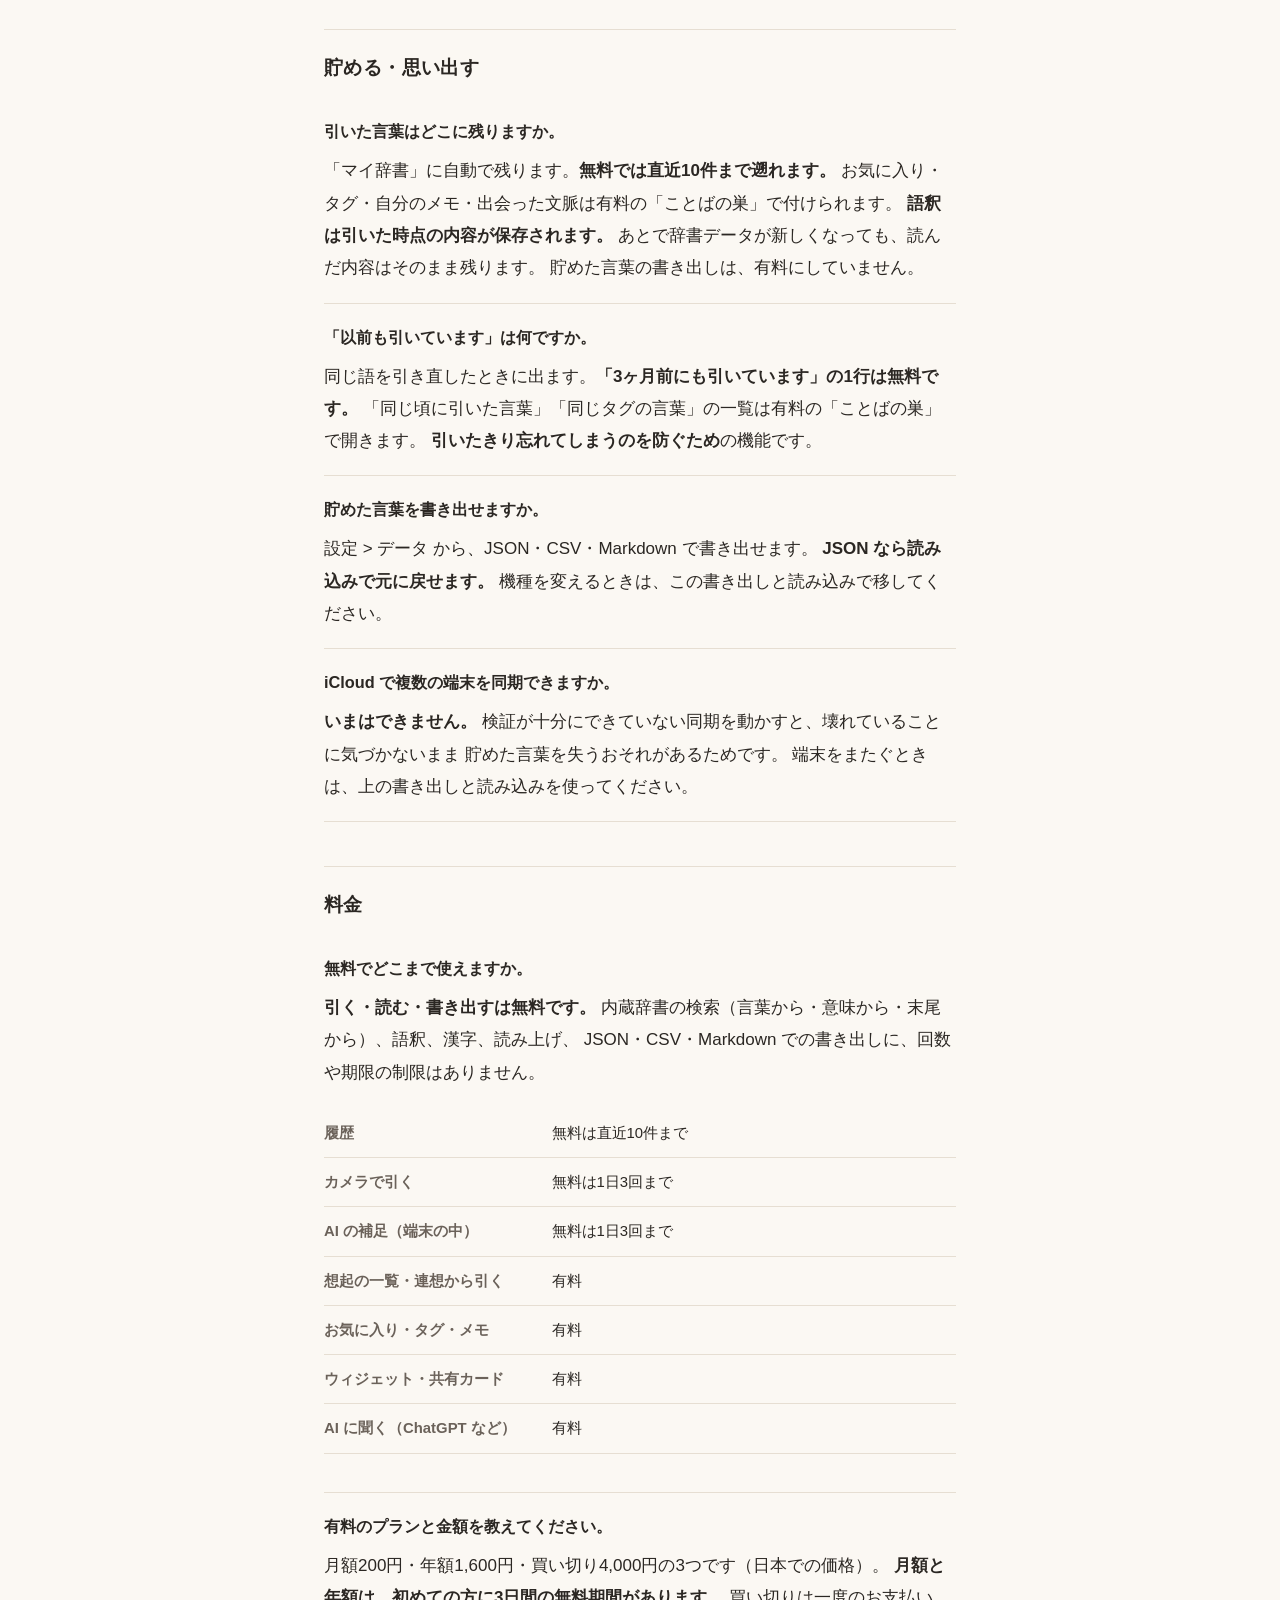
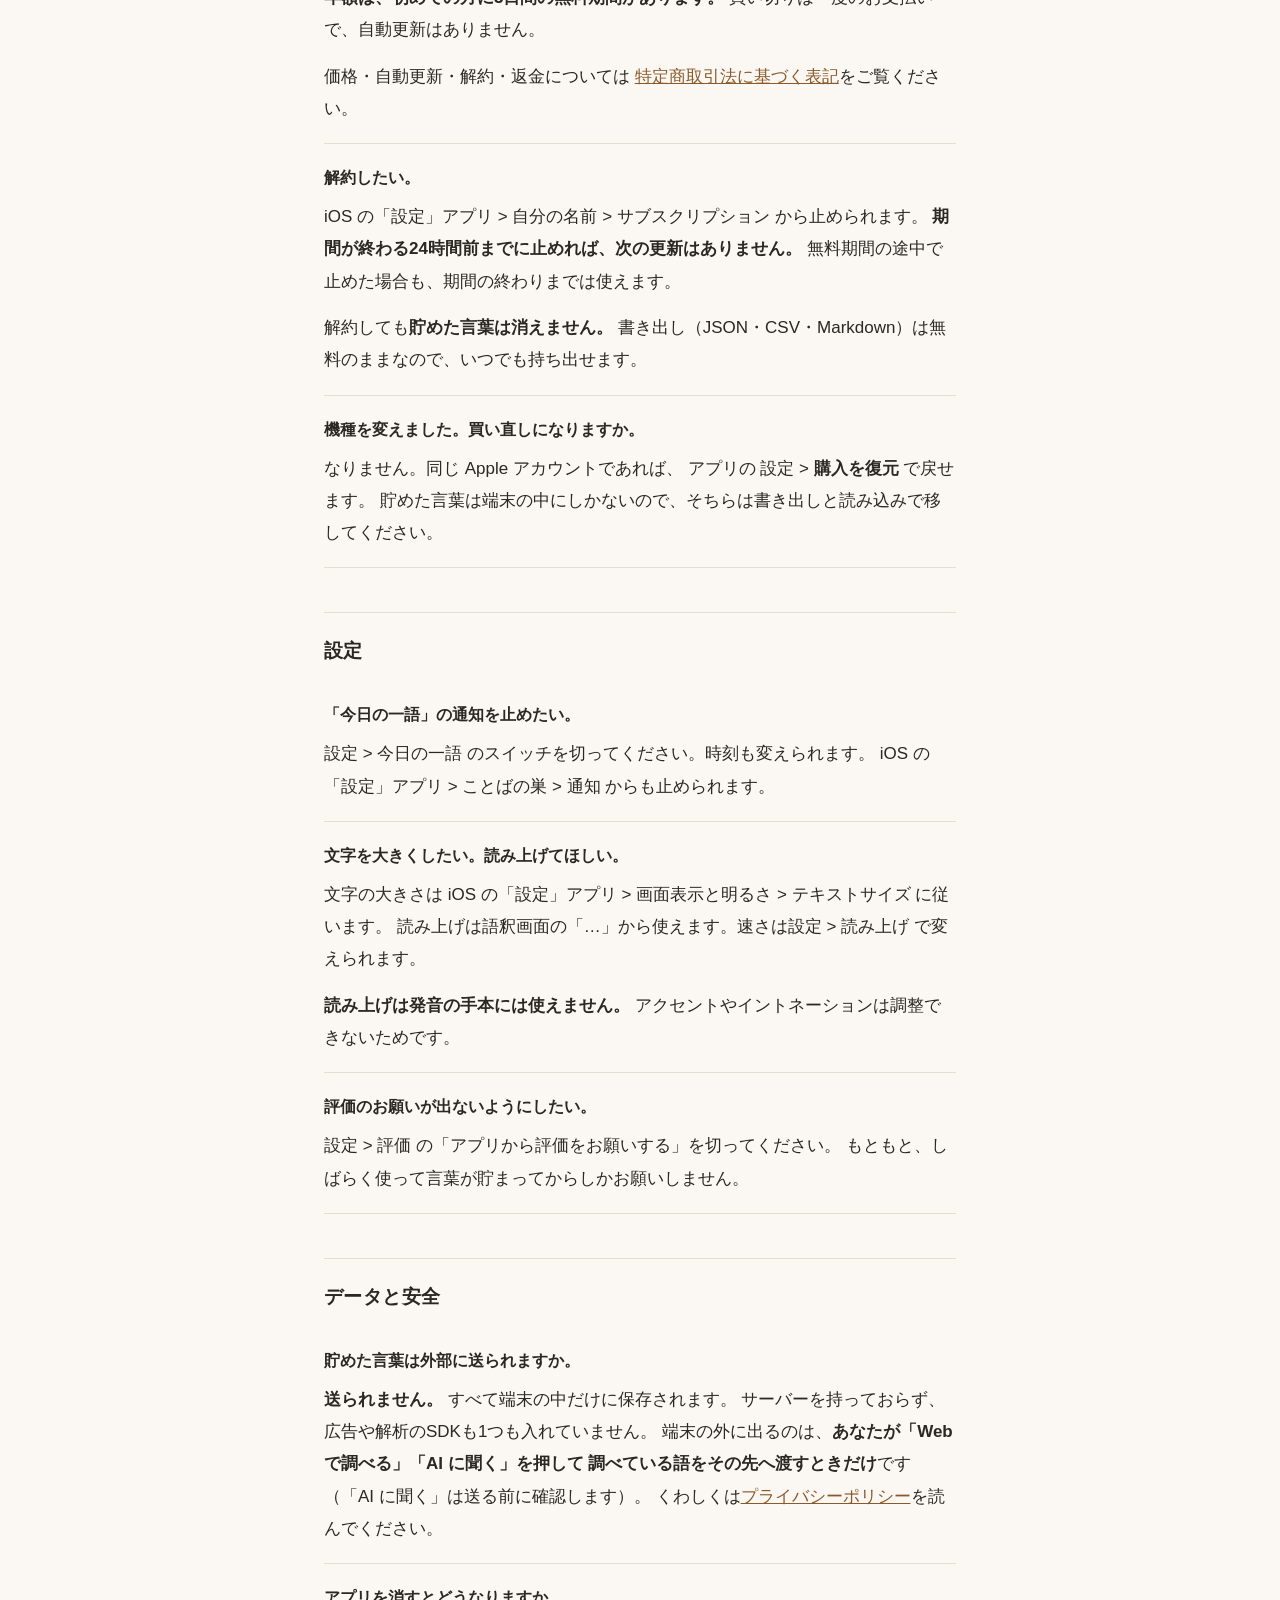
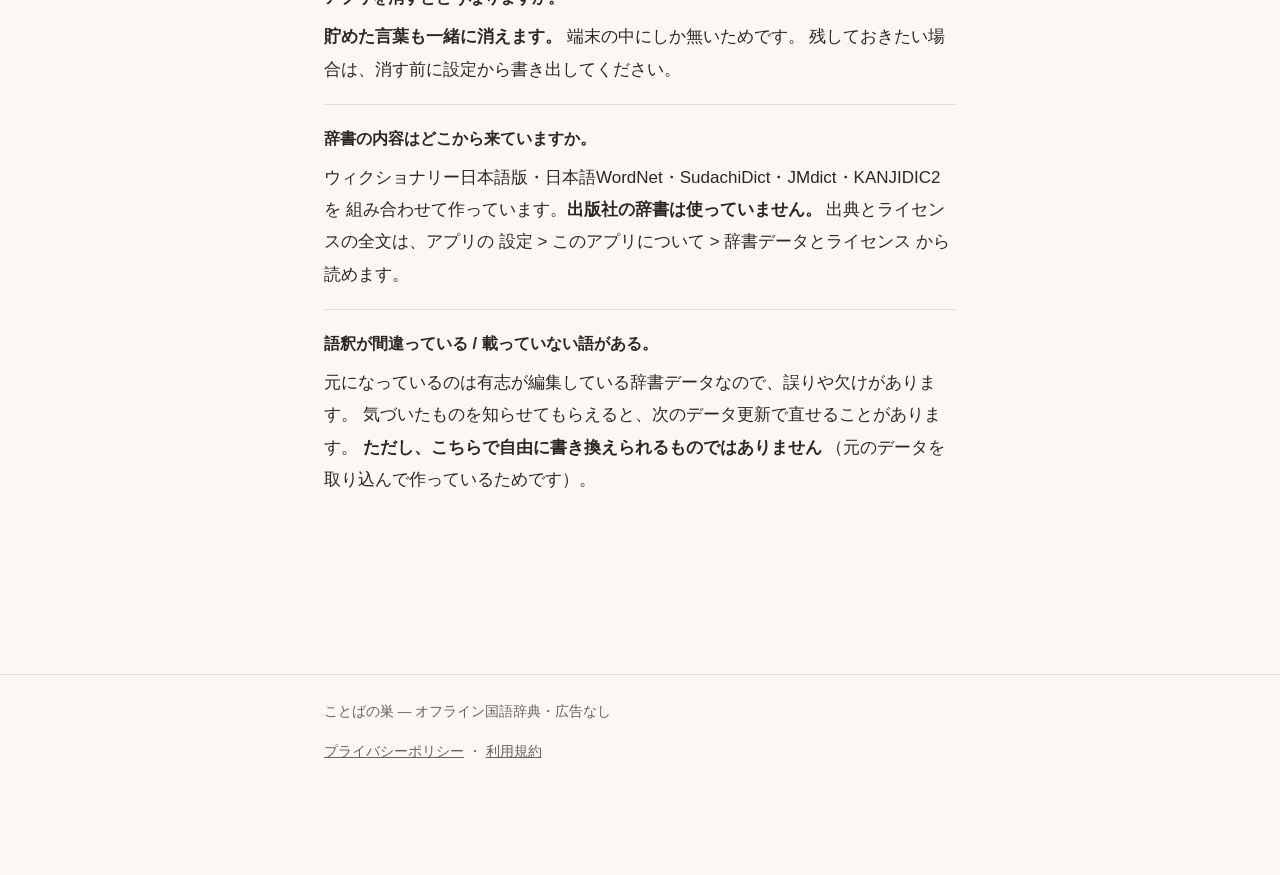
==== commit 41f831d6: "サポートページの問い合わせ先に新しい窓口（contact.irodori-labo.com）を足す ことばの巣を選んだ状態の問い合わせフォームへ案内する。メールアドレスはそのまま残す。  Co-Aut" ====
--- a/index.html
+++ b/index.html
@@ -31,7 +31,8 @@
   <div class="note">
     <p>
       <strong>問い合わせ先：</strong>
-      info@irodori-labo.com
+      <a href="https://contact.irodori-labo.com/?app=kotobanosu&amp;lang=ja">お問い合わせフォーム</a>
+      ／ メール（info@irodori-labo.com）
     </p>
     <p>
       アプリのバージョン（設定 &gt; このアプリについて &gt; バージョン）と、
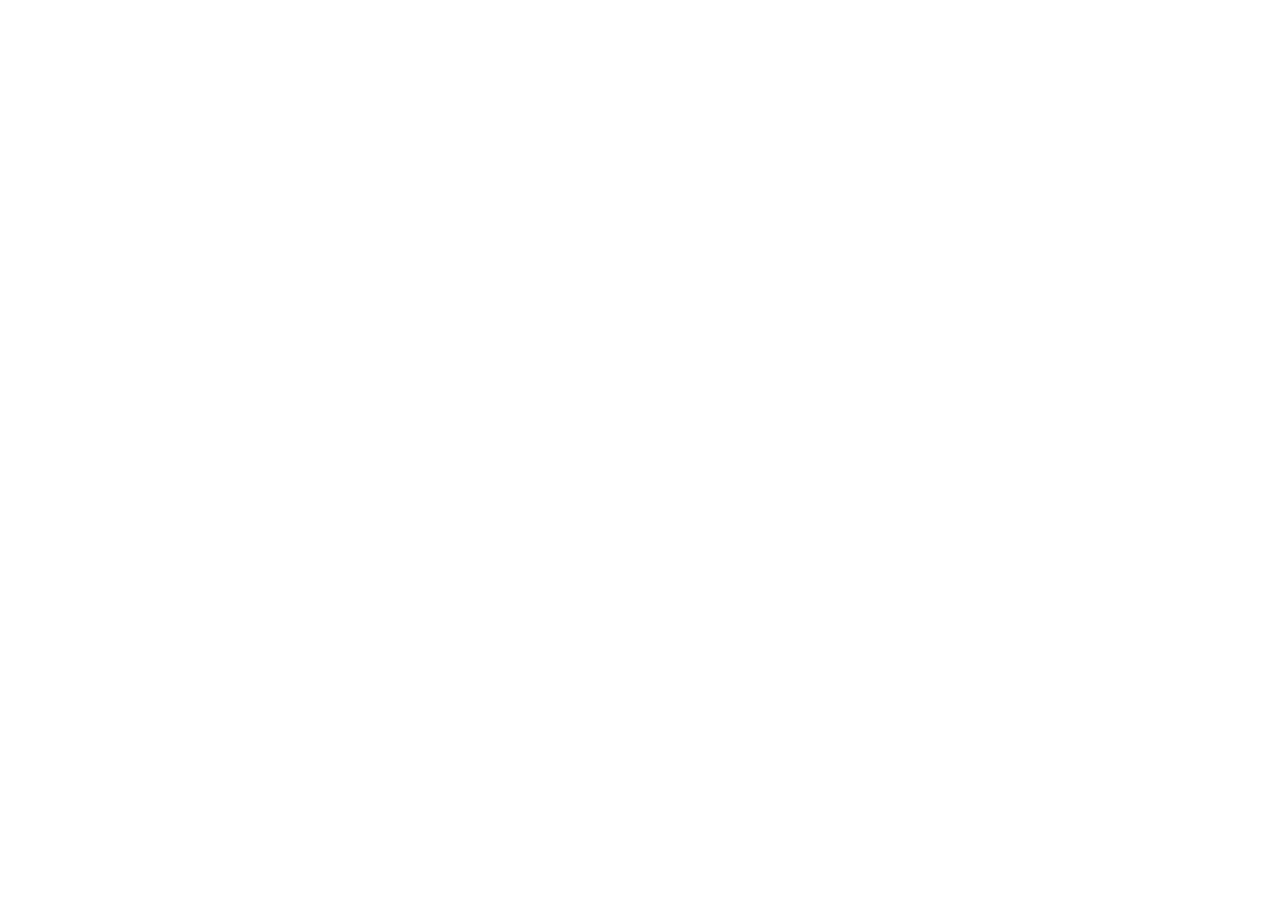
==== commit 77d9debe: "サイトを irodori-labo に移したので、各ページを新しい URL への転送だけにする Co-Authored-By: Claude Opus 5.5 <noreply@anthropic.c" ====
--- a/index.html
+++ b/index.html
@@ -1,261 +1,11 @@
-<!DOCTYPE html>
-<html lang="ja">
-<head>
-<meta charset="utf-8">
-<meta name="viewport" content="width=device-width, initial-scale=1">
-<title>サポート — ことばの巣</title>
-<meta name="description" content="オフラインで引ける国語辞典アプリ「ことばの巣」のサポートとよくある質問。">
-<link rel="stylesheet" href="style.css">
-</head>
-<body>
-<header class="site">
-  <div class="wrap">
-    <p class="brand"><a href="index.html">ことばの巣</a></p>
-    <p class="tagline">オフライン国語辞典・広告なし</p>
-    <nav class="site">
-      <a href="index.html" aria-current="page">サポート</a>
-      <a href="privacy.html">プライバシーポリシー</a>
-      <a href="terms.html">利用規約</a>
-      <a href="tokushoho.html">特定商取引法に基づく表記</a>
-    </nav>
-  </div>
-</header>
-
-<main class="wrap">
-  <h1>サポート</h1>
-  <p class="lead">
-    使い方でわからないことがあれば、まず下のよくある質問を見てください。
-    ここに無いことは、いつでも問い合わせてください。
-  </p>
-
-  <div class="note">
-    <p>
-      <strong>問い合わせ先：</strong>
-      <a href="https://contact.irodori-labo.com/?app=kotobanosu&amp;lang=ja">お問い合わせフォーム</a>
-      ／ メール（info@irodori-labo.com）
-    </p>
-    <p>
-      アプリのバージョン（設定 &gt; このアプリについて &gt; バージョン）と、
-      使っている端末・iOS のバージョンを書いてもらえると調べやすくなります。
-    </p>
-  </div>
-
-  <h2>引く</h2>
-
-  <div class="faq">
-    <h3>オフラインで使えますか。</h3>
-    <p>
-      使えます。<strong>辞書はアプリの中に入っています。</strong>
-      機内モードでも、電波の届かない場所でも、すべての語を引けます。
-      通信するのは、<strong>「Web で調べる」や「AI に聞く」で外部のサイトを開いたときと、
-      購入・購入の復元のときだけ</strong>です。どれも利用者が操作したときに限られます。
-    </p>
-  </div>
-
-  <div class="faq">
-    <h3>4つの検索方法は何が違いますか。</h3>
-    <table>
-      <tr><th>言葉から</th><td>表記・読み・ローマ字で引きます。ふつうの引き方です</td></tr>
-      <tr><th>意味から</th><td>語釈の文章から引きます。「ためらう」で「逡巡」が出ます</td></tr>
-      <tr><th>末尾から</th><td>語の終わりから引きます。「〜こころ」のような探し方ができます</td></tr>
-      <tr><th>連想から</th><td>関連する語をたどります。似た意味・上位下位の語が出ます（有料）</td></tr>
-    </table>
-  </div>
-
-  <div class="faq">
-    <h3>漢字がわからない言葉を引きたい。</h3>
-    <p>
-      ひらがな・カタカナ・ローマ字のどれでも引けます。送り仮名の揺れや異体字も吸収します。
-      それでも出ないときは、<strong>カメラのボタン</strong>で紙面の文字を読み取ってください。
-      カメラで引くのは<strong>無料では1日3回まで</strong>、有料の「ことばの巣」では回数の制限がありません。
-    </p>
-  </div>
-
-  <div class="faq">
-    <h3>0件になったときは。</h3>
-    <p>
-      「もしかして」で近い綴りの語を出します。ほかの検索方法も提案します。
-      それでも見つからないときは「Web で調べる」から外部の辞書サイトを開けます。
-      <strong>開くだけで、こちらから何かを送ることはありません。</strong>
-    </p>
-  </div>
-
-  <h2>貯める・思い出す</h2>
-
-  <div class="faq">
-    <h3>引いた言葉はどこに残りますか。</h3>
-    <p>
-      「マイ辞書」に自動で残ります。<strong>無料では直近10件まで遡れます。</strong>
-      お気に入り・タグ・自分のメモ・出会った文脈は有料の「ことばの巣」で付けられます。
-      <strong>語釈は引いた時点の内容が保存されます。</strong>
-      あとで辞書データが新しくなっても、読んだ内容はそのまま残ります。
-      貯めた言葉の書き出しは、有料にしていません。
-    </p>
-  </div>
-
-  <div class="faq">
-    <h3>「以前も引いています」は何ですか。</h3>
-    <p>
-      同じ語を引き直したときに出ます。<strong>「3ヶ月前にも引いています」の1行は無料です。</strong>
-      「同じ頃に引いた言葉」「同じタグの言葉」の一覧は有料の「ことばの巣」で開きます。
-      <strong>引いたきり忘れてしまうのを防ぐため</strong>の機能です。
-    </p>
-  </div>
-
-  <div class="faq">
-    <h3>貯めた言葉を書き出せますか。</h3>
-    <p>
-      設定 &gt; データ から、JSON・CSV・Markdown で書き出せます。
-      <strong>JSON なら読み込みで元に戻せます。</strong>
-      機種を変えるときは、この書き出しと読み込みで移してください。
-    </p>
-  </div>
-
-  <div class="faq">
-    <h3>iCloud で複数の端末を同期できますか。</h3>
-    <p>
-      <strong>いまはできません。</strong>
-      検証が十分にできていない同期を動かすと、壊れていることに気づかないまま
-      貯めた言葉を失うおそれがあるためです。
-      端末をまたぐときは、上の書き出しと読み込みを使ってください。
-    </p>
-  </div>
-
-  <h2>料金</h2>
-
-  <div class="faq">
-    <h3>無料でどこまで使えますか。</h3>
-    <p>
-      <strong>引く・読む・書き出すは無料です。</strong>
-      内蔵辞書の検索（言葉から・意味から・末尾から）、語釈、漢字、読み上げ、
-      JSON・CSV・Markdown での書き出しに、回数や期限の制限はありません。
-    </p>
-    <table>
-      <tr><th>履歴</th><td>無料は直近10件まで</td></tr>
-      <tr><th>カメラで引く</th><td>無料は1日3回まで</td></tr>
-      <tr><th>AI の補足（端末の中）</th><td>無料は1日3回まで</td></tr>
-      <tr><th>想起の一覧・連想から引く</th><td>有料</td></tr>
-      <tr><th>お気に入り・タグ・メモ</th><td>有料</td></tr>
-      <tr><th>ウィジェット・共有カード</th><td>有料</td></tr>
-      <tr><th>AI に聞く（ChatGPT など）</th><td>有料</td></tr>
-    </table>
-  </div>
-
-  <div class="faq">
-    <h3>有料のプランと金額を教えてください。</h3>
-    <p>
-      月額200円・年額1,600円・買い切り4,000円の3つです（日本での価格）。
-      <strong>月額と年額は、初めての方に3日間の無料期間があります。</strong>
-      買い切りは一度のお支払いで、自動更新はありません。
-    </p>
-    <p>
-      価格・自動更新・解約・返金については
-      <a href="tokushoho.html">特定商取引法に基づく表記</a>をご覧ください。
-    </p>
-  </div>
-
-  <div class="faq">
-    <h3>解約したい。</h3>
-    <p>
-      iOS の「設定」アプリ &gt; 自分の名前 &gt; サブスクリプション から止められます。
-      <strong>期間が終わる24時間前までに止めれば、次の更新はありません。</strong>
-      無料期間の途中で止めた場合も、期間の終わりまでは使えます。
-    </p>
-    <p>
-      解約しても<strong>貯めた言葉は消えません。</strong>
-      書き出し（JSON・CSV・Markdown）は無料のままなので、いつでも持ち出せます。
-    </p>
-  </div>
-
-  <div class="faq">
-    <h3>機種を変えました。買い直しになりますか。</h3>
-    <p>
-      なりません。同じ Apple アカウントであれば、
-      アプリの 設定 &gt; <strong>購入を復元</strong> で戻せます。
-      貯めた言葉は端末の中にしかないので、そちらは書き出しと読み込みで移してください。
-    </p>
-  </div>
-
-  <h2>設定</h2>
-
-  <div class="faq">
-    <h3>「今日の一語」の通知を止めたい。</h3>
-    <p>
-      設定 &gt; 今日の一語 のスイッチを切ってください。時刻も変えられます。
-      iOS の「設定」アプリ &gt; ことばの巣 &gt; 通知 からも止められます。
-    </p>
-  </div>
-
-  <div class="faq">
-    <h3>文字を大きくしたい。読み上げてほしい。</h3>
-    <p>
-      文字の大きさは iOS の「設定」アプリ &gt; 画面表示と明るさ &gt; テキストサイズ に従います。
-      読み上げは語釈画面の「…」から使えます。速さは設定 &gt; 読み上げ で変えられます。
-    </p>
-    <p>
-      <strong>読み上げは発音の手本には使えません。</strong>
-      アクセントやイントネーションは調整できないためです。
-    </p>
-  </div>
-
-  <div class="faq">
-    <h3>評価のお願いが出ないようにしたい。</h3>
-    <p>
-      設定 &gt; 評価 の「アプリから評価をお願いする」を切ってください。
-      もともと、しばらく使って言葉が貯まってからしかお願いしません。
-    </p>
-  </div>
-
-  <h2>データと安全</h2>
-
-  <div class="faq">
-    <h3>貯めた言葉は外部に送られますか。</h3>
-    <p>
-      <strong>送られません。</strong> すべて端末の中だけに保存されます。
-      サーバーを持っておらず、広告や解析のSDKも1つも入れていません。
-      端末の外に出るのは、<strong>あなたが「Web で調べる」「AI に聞く」を押して
-      調べている語をその先へ渡すときだけ</strong>です（「AI に聞く」は送る前に確認します）。
-      くわしくは<a href="privacy.html">プライバシーポリシー</a>を読んでください。
-    </p>
-  </div>
-
-  <div class="faq">
-    <h3>アプリを消すとどうなりますか。</h3>
-    <p>
-      <strong>貯めた言葉も一緒に消えます。</strong> 端末の中にしか無いためです。
-      残しておきたい場合は、消す前に設定から書き出してください。
-    </p>
-  </div>
-
-  <div class="faq">
-    <h3>辞書の内容はどこから来ていますか。</h3>
-    <p>
-      ウィクショナリー日本語版・日本語WordNet・SudachiDict・JMdict・KANJIDIC2 を
-      組み合わせて作っています。<strong>出版社の辞書は使っていません。</strong>
-      出典とライセンスの全文は、アプリの
-      設定 &gt; このアプリについて &gt; 辞書データとライセンス から読めます。
-    </p>
-  </div>
-
-  <div class="faq">
-    <h3>語釈が間違っている / 載っていない語がある。</h3>
-    <p>
-      元になっているのは有志が編集している辞書データなので、誤りや欠けがあります。
-      気づいたものを知らせてもらえると、次のデータ更新で直せることがあります。
-      <strong>ただし、こちらで自由に書き換えられるものではありません</strong>
-      （元のデータを取り込んで作っているためです）。
-    </p>
-  </div>
-</main>
-
-<footer class="site">
-  <div class="wrap">
-    <p>ことばの巣 — オフライン国語辞典・広告なし</p>
-    <p>
-      <a href="privacy.html">プライバシーポリシー</a> ・
-      <a href="terms.html">利用規約</a>
-    </p>
-  </div>
-</footer>
-</body>
-</html>
+<!doctype html>
+<html lang="ja"><head><meta charset="utf-8">
+<title>移転しました / Moved</title>
+<meta http-equiv="refresh" content="0; url=https://kotobanosu.irodori-labo.com/support/">
+<link rel="canonical" href="https://kotobanosu.irodori-labo.com/support/">
+<meta name="robots" content="noindex">
+<script>location.replace('https://kotobanosu.irodori-labo.com/support/');</script>
+</head><body>
+<p>このページは移転しました。<a href="https://kotobanosu.irodori-labo.com/support/">https://kotobanosu.irodori-labo.com/support/</a></p>
+<p>This page has moved to <a href="https://kotobanosu.irodori-labo.com/support/">https://kotobanosu.irodori-labo.com/support/</a>.</p>
+</body></html>
